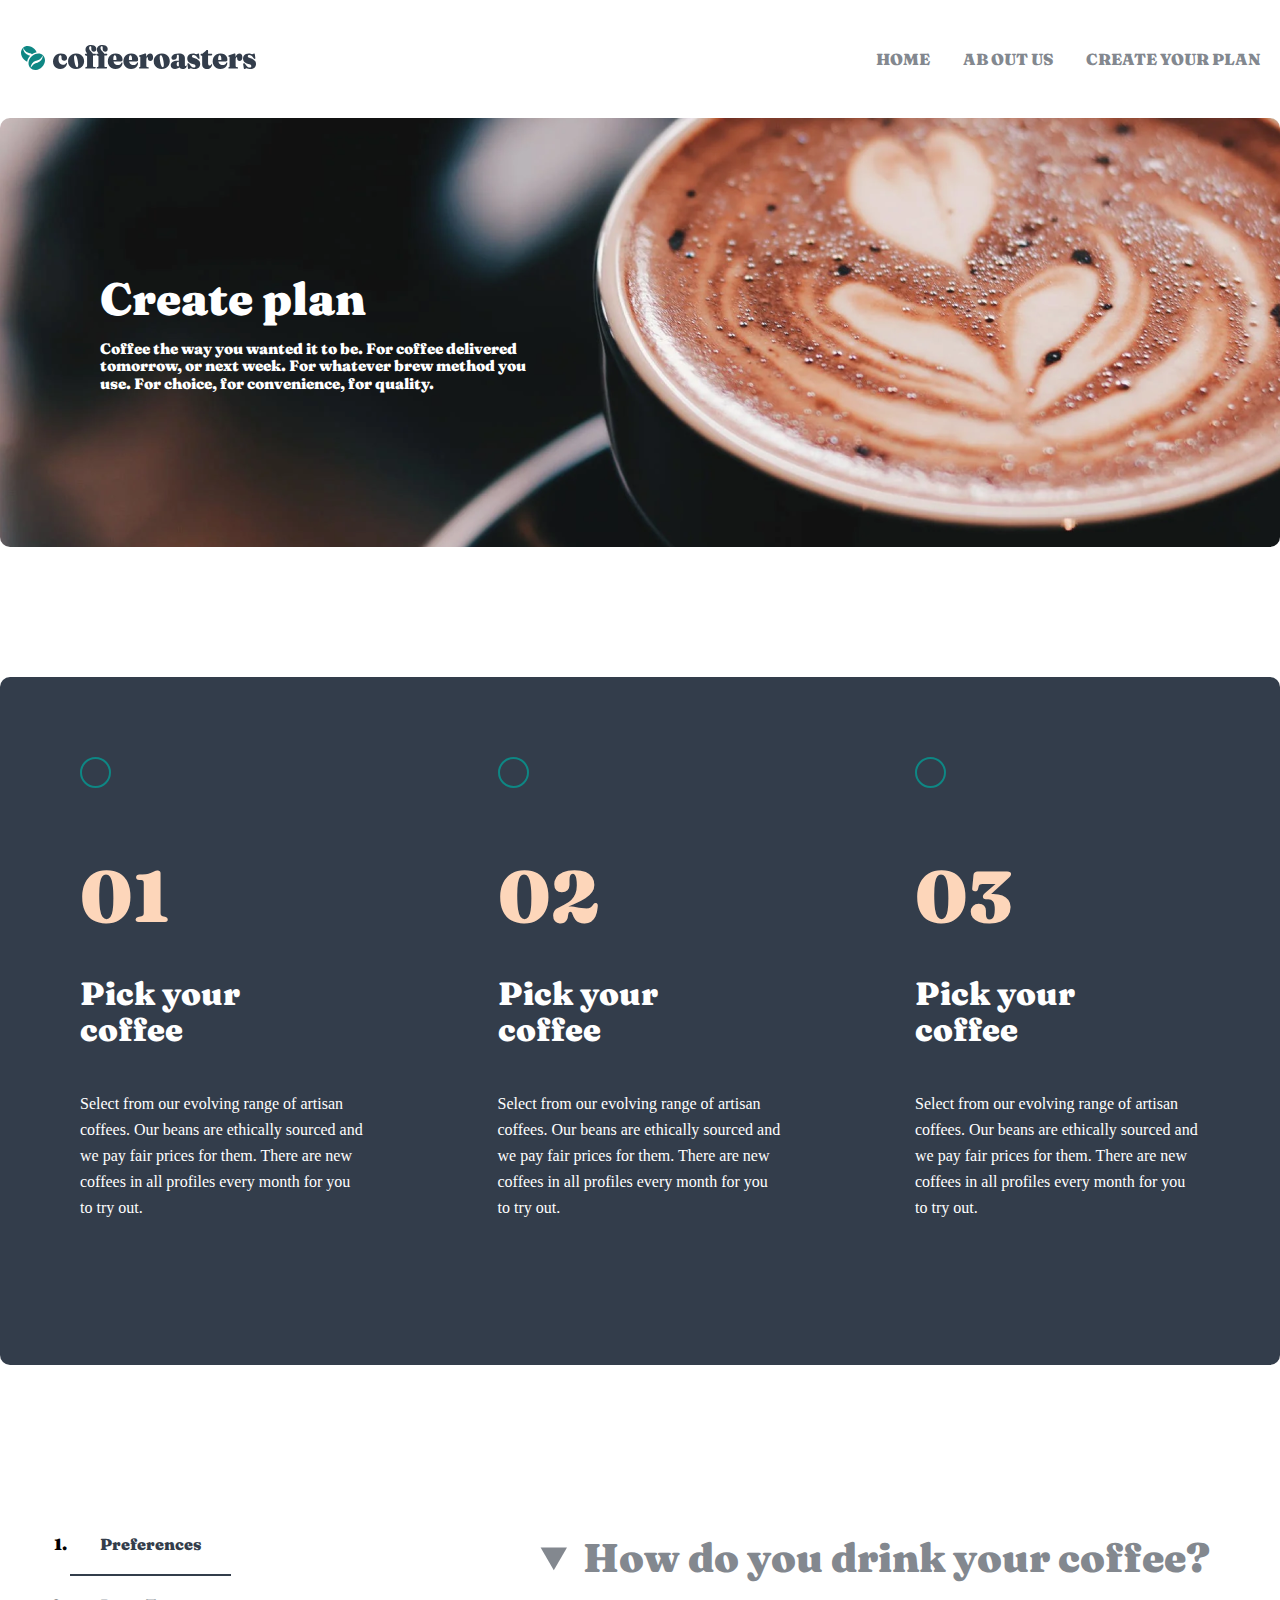
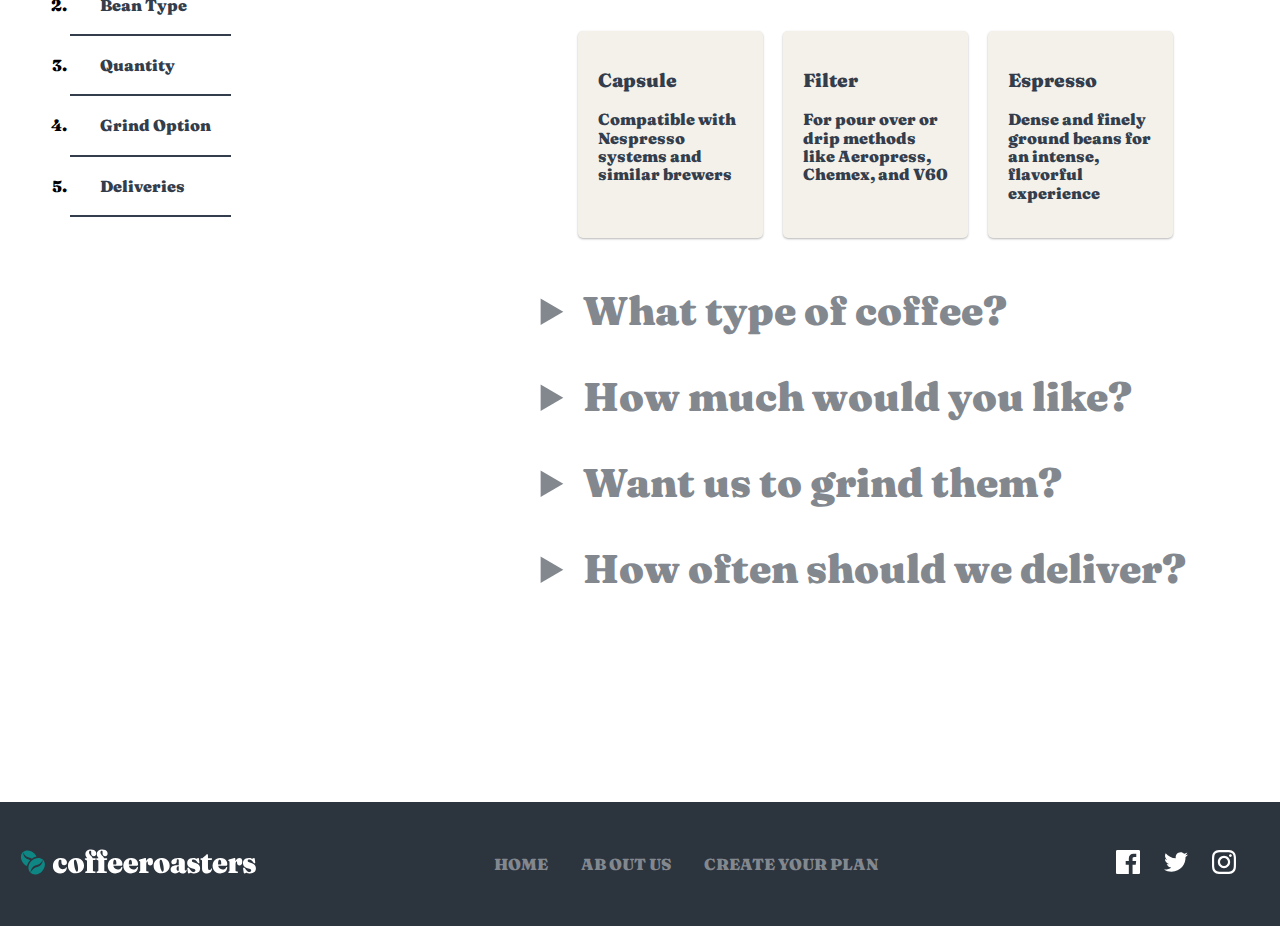
==== contact.html @ 5d514075 "about page finished" ====
<!DOCTYPE html>
<html lang="en">

<head>
    <meta charset="UTF-8" />
    <meta http-equiv="X-UA-Compatible" content="IE=edge" />
    <meta name="viewport" content="width=device-width, initial-scale=1.0" />
    <title>Cofferoasters</title>
    <link rel="stylesheet" href="css/main.css" />
</head>

<body>
    <header class="site-header">
        <section class="header-section">
            <div class="header-section__wrapper container">
                <a class="site-logo" href="index.html">
                    <svg width="237" height="27" viewBox="0 0 237 27" fill="none" xmlns="http://www.w3.org/2000/svg">
                        <g id="Group 5">
                            <path id="coffeeroasters" fill-rule="evenodd" clip-rule="evenodd"
                                d="M75.7514 23.8595C75.7514 24.3664 75.4961 24.6198 74.9854 24.6198H65.9885C65.7712 24.6198 65.5946 24.5565 65.4588 24.4298C65.323 24.303 65.2551 24.124 65.2551 23.8926C65.2551 23.6942 65.3013 23.5344 65.3936 23.4132C65.486 23.292 65.6299 23.1928 65.8255 23.1157L66.5264 22.9008C66.7002 22.8457 66.836 22.741 66.9338 22.5868C67.0316 22.4325 67.0805 22.2121 67.0805 21.9256V12.3719C67.0805 12.2176 67.0425 12.0882 66.9664 11.9835C66.8904 11.8788 66.7491 11.7824 66.5427 11.6942L65.5974 11.3802C65.3474 11.259 65.1682 11.1295 65.0595 10.9917C64.9508 10.854 64.8965 10.686 64.8965 10.4876C64.8965 10.2893 64.9644 10.1267 65.1002 10L65.1536 9.95545C65.2837 9.85843 65.4534 9.80992 65.6625 9.80992H67.0928L67.0815 9.71333C67.051 9.52014 66.9746 9.33471 66.8523 9.15702C66.6894 8.92011 66.5046 8.65289 66.2982 8.35537C66.0917 8.05785 65.907 7.70248 65.744 7.28926C65.5811 6.87603 65.4996 6.36639 65.4996 5.76033C65.4996 4.3168 65.9885 3.16253 66.9664 2.29752C67.9444 1.43251 69.3352 1 71.1389 1C72.3015 1 73.2659 1.18733 74.0319 1.56198C74.798 1.93664 75.3711 2.43526 75.7514 3.05785C76.1317 3.68044 76.3219 4.36088 76.3219 5.09917C76.3219 5.9697 76.0964 6.62259 75.6455 7.05785C75.1946 7.49311 74.616 7.71074 73.9097 7.71074C73.1273 7.71074 72.4971 7.4573 72.019 6.95041C71.5409 6.44353 71.3019 5.77135 71.3019 4.93388V3.46281C71.3019 3.07713 71.2258 2.79339 71.0737 2.61157C70.9216 2.42975 70.688 2.33884 70.3729 2.33884C69.9708 2.33884 69.6666 2.47658 69.4601 2.75207C69.2537 3.02755 69.1505 3.42424 69.1505 3.94215C69.1505 4.47107 69.2727 4.96694 69.5172 5.42975C69.7617 5.89256 70.0632 6.32507 70.4218 6.72727C70.7803 7.12948 71.1389 7.51515 71.4975 7.8843C71.856 8.25344 72.1576 8.61708 72.402 8.97521L72.4717 9.08256C72.6037 9.29711 72.6918 9.51066 72.7358 9.72322L72.7507 9.80992H75.1647C75.4146 9.80992 75.6075 9.86226 75.7433 9.96694C75.8791 10.0716 75.947 10.2342 75.947 10.4545C75.947 10.7851 75.8058 11.0551 75.5232 11.2645C75.2407 11.4738 74.7952 11.5785 74.1868 11.5785H73.0295V21.876C73.0295 22.1846 73.0757 22.4215 73.1681 22.5868C73.2604 22.7521 73.4098 22.8512 73.6163 22.8843L75.018 23.0992C75.2679 23.1322 75.4526 23.2121 75.5721 23.3388C75.6917 23.4656 75.7514 23.6391 75.7514 23.8595ZM43.6593 24.2397C42.6814 24.7135 41.5405 24.9504 40.2366 24.9504C38.8567 24.9504 37.6207 24.6584 36.5287 24.0744C35.4367 23.4904 34.5755 22.6446 33.9453 21.5372C33.3151 20.4298 33 19.0826 33 17.4959C33 15.9642 33.3287 14.595 33.9861 13.3884C34.6434 12.1818 35.5589 11.2287 36.7324 10.5289C37.9059 9.8292 39.275 9.47934 40.8397 9.47934C42.1762 9.47934 43.3035 9.67769 44.2216 10.0744C45.1398 10.4711 45.8406 11.0083 46.3242 11.686C46.8077 12.3636 47.0495 13.1212 47.0495 13.9587C47.0495 14.8402 46.7968 15.5317 46.2916 16.0331C45.7863 16.5344 45.099 16.7851 44.2298 16.7851C43.3388 16.7851 42.6624 16.5289 42.2006 16.0165C41.7388 15.5041 41.5079 14.8017 41.5079 13.9091V12.8512C41.5079 12.3113 41.4101 11.9036 41.2145 11.6281C41.0189 11.3526 40.7419 11.2149 40.3833 11.2149C40.0247 11.2149 39.7015 11.3609 39.4135 11.6529C39.1256 11.9449 38.9028 12.3829 38.7453 12.9669C38.5877 13.551 38.509 14.2727 38.509 15.1322C38.509 16.3664 38.691 17.4022 39.055 18.2397C39.419 19.0771 39.9161 19.7052 40.5463 20.124C41.1765 20.5427 41.8936 20.7521 42.6977 20.7521C43.5018 20.7521 44.1755 20.6336 44.7187 20.3967C45.262 20.1598 45.6804 19.7603 45.9737 19.1983C46.1367 19.0441 46.2644 18.9449 46.3568 18.9008C46.4491 18.8567 46.5388 18.8347 46.6257 18.8347C46.7344 18.8457 46.824 18.8981 46.8946 18.9917C46.9652 19.0854 46.9951 19.2314 46.9843 19.4298C46.8973 20.5096 46.5659 21.4628 45.99 22.2893C45.4142 23.1157 44.6373 23.7658 43.6593 24.2397ZM60.2269 23.9091C59.0045 24.5813 57.5838 24.9174 55.9648 24.9174C54.3893 24.9174 53.0066 24.5895 51.8168 23.9339C50.627 23.2782 49.7007 22.3719 49.0379 21.2149C48.3751 20.0579 48.0437 18.719 48.0437 17.1983C48.0437 15.7438 48.3914 14.4353 49.0868 13.2727C49.7822 12.1102 50.7438 11.1873 51.9717 10.5041C53.1995 9.82094 54.612 9.47934 56.2093 9.47934C57.7957 9.47934 59.1811 9.80992 60.3655 10.4711C61.5498 11.1322 62.4734 12.0468 63.1362 13.2149C63.7991 14.3829 64.1305 15.7328 64.1305 17.2645C64.1305 18.719 63.7855 20.022 63.0955 21.1736C62.4055 22.3251 61.4493 23.2369 60.2269 23.9091ZM57.2035 23.1983C56.8667 23.2645 56.538 23.1157 56.2175 22.7521C55.8969 22.3884 55.5927 21.7769 55.3047 20.9174C55.0168 20.0579 54.7424 18.9284 54.4817 17.5289C54.2317 16.1295 54.0905 14.978 54.0579 14.0744C54.0253 13.1708 54.0905 12.4876 54.2535 12.0248C54.4165 11.562 54.6664 11.292 55.0032 11.2149C55.3401 11.1488 55.6687 11.2975 55.9893 11.6612C56.3098 12.0248 56.6168 12.6364 56.9102 13.4959C57.2035 14.3554 57.4806 15.4848 57.7414 16.8843C58.0022 18.2837 58.1461 19.438 58.1733 20.3471C58.2005 21.2562 58.1298 21.9421 57.9614 22.405C57.793 22.8678 57.5404 23.1322 57.2035 23.1983ZM86.3619 24.6198C86.8726 24.6198 87.1279 24.3664 87.1279 23.8595C87.1279 23.6391 87.0681 23.4656 86.9486 23.3388C86.8291 23.2121 86.6444 23.1322 86.3945 23.0992L84.9928 22.8843C84.7863 22.8512 84.6369 22.7521 84.5446 22.5868C84.4522 22.4215 84.406 22.1846 84.406 21.876V11.5785H85.5632C86.1717 11.5785 86.6172 11.4738 86.8997 11.2645C87.1822 11.0551 87.3235 10.7851 87.3235 10.4545C87.3235 10.2342 87.2556 10.0716 87.1198 9.96694C86.9839 9.86226 86.7911 9.80992 86.5411 9.80992H84.1271L84.1122 9.72322C84.0682 9.51066 83.9802 9.29711 83.8482 9.08256L83.7785 8.97521C83.534 8.61708 83.2325 8.25344 82.8739 7.8843C82.5154 7.51515 82.1568 7.12948 81.7982 6.72727C81.4397 6.32507 81.1381 5.89256 80.8937 5.42975C80.6492 4.96694 80.5269 4.47107 80.5269 3.94215C80.5269 3.42424 80.6302 3.02755 80.8366 2.75207C81.0431 2.47658 81.3473 2.33884 81.7493 2.33884C82.0644 2.33884 82.2981 2.42975 82.4502 2.61157C82.6023 2.79339 82.6784 3.07713 82.6784 3.46281V4.93388C82.6784 5.77135 82.9174 6.44353 83.3955 6.95041C83.8736 7.4573 84.5038 7.71074 85.2862 7.71074C85.9924 7.71074 86.571 7.49311 87.022 7.05785C87.4729 6.62259 87.6984 5.9697 87.6984 5.09917C87.6984 4.36088 87.5082 3.68044 87.1279 3.05785C86.7476 2.43526 86.1744 1.93664 85.4084 1.56198C84.6424 1.18733 83.678 1 82.5154 1C80.7117 1 79.3208 1.43251 78.3429 2.29752C77.365 3.16253 76.876 4.3168 76.876 5.76033C76.876 6.36639 76.9575 6.87603 77.1205 7.28926C77.2835 7.70248 77.4682 8.05785 77.6747 8.35537C77.8811 8.65289 78.0658 8.92011 78.2288 9.15702C78.3511 9.33471 78.4275 9.52014 78.458 9.71333L78.4692 9.80992H77.039C76.8299 9.80992 76.6602 9.85843 76.5301 9.95545L76.4767 10C76.3409 10.1267 76.273 10.2893 76.273 10.4876C76.273 10.686 76.3273 10.854 76.436 10.9917C76.5446 11.1295 76.7239 11.259 76.9738 11.3802L77.9192 11.6942C78.1256 11.7824 78.2669 11.8788 78.3429 11.9835C78.419 12.0882 78.457 12.2176 78.457 12.3719V21.9256C78.457 22.2121 78.4081 22.4325 78.3103 22.5868C78.2125 22.741 78.0767 22.8457 77.9029 22.9008L77.202 23.1157C77.0064 23.1928 76.8625 23.292 76.7701 23.4132C76.6777 23.5344 76.6316 23.6942 76.6316 23.8926C76.6316 24.124 76.6995 24.303 76.8353 24.4298C76.9711 24.5565 77.1477 24.6198 77.365 24.6198H86.3619ZM99.1237 24.1405C98.0697 24.6804 96.8528 24.9504 95.4728 24.9504C93.9516 24.9504 92.6151 24.6336 91.4633 24C90.3116 23.3664 89.4124 22.4793 88.7659 21.3388C88.1194 20.1983 87.7961 18.8788 87.7961 17.3802C87.7961 15.8044 88.1085 14.4242 88.7333 13.2397C89.3581 12.0551 90.2627 11.1322 91.447 10.4711C92.6314 9.80992 94.0548 9.47934 95.7173 9.47934C97.1299 9.47934 98.3468 9.75758 99.3682 10.314C100.39 10.8705 101.175 11.6253 101.723 12.5785C102.272 13.5317 102.546 14.5923 102.546 15.7603C102.546 16.2672 102.411 16.6667 102.139 16.9587L102.074 17.0235C101.806 17.2723 101.437 17.3967 100.965 17.3967H93.5147L93.5307 17.4729C93.7284 18.3804 94.0661 19.1071 94.5438 19.6529C95.3587 20.584 96.4453 21.0496 97.8035 21.0496C98.6728 21.0496 99.4416 20.8512 100.11 20.4545C100.778 20.0578 101.226 19.5069 101.454 18.8017C101.585 18.6584 101.702 18.562 101.805 18.5124C101.908 18.4628 101.998 18.438 102.074 18.438C102.182 18.438 102.275 18.4821 102.351 18.5702C102.427 18.6584 102.465 18.8072 102.465 19.0165C102.465 20.0964 102.172 21.0854 101.585 21.9835C100.998 22.8815 100.178 23.6005 99.1237 24.1405ZM93.3447 16.0717C93.3291 15.8181 93.3214 15.5546 93.3214 15.281C93.3214 14.2452 93.3975 13.4298 93.5496 12.8347C93.7017 12.2397 93.8973 11.8182 94.1363 11.5702C94.3754 11.3223 94.6416 11.1983 94.935 11.1983C95.3153 11.1983 95.6711 11.5234 96.0025 12.1736C96.3339 12.8237 96.4996 13.9036 96.4996 15.4132C96.4996 15.876 96.2932 16.1074 95.8803 16.1074H93.3467L93.3447 16.0717ZM114.705 24.1405C113.651 24.6804 112.434 24.9504 111.054 24.9504C109.533 24.9504 108.197 24.6336 107.045 24C105.893 23.3664 104.994 22.4793 104.347 21.3388C103.701 20.1983 103.378 18.8788 103.378 17.3802C103.378 15.8044 103.69 14.4242 104.315 13.2397C104.94 12.0551 105.844 11.1322 107.029 10.4711C108.213 9.80992 109.636 9.47934 111.299 9.47934C112.711 9.47934 113.928 9.75758 114.95 10.314C115.971 10.8705 116.756 11.6253 117.305 12.5785C117.854 13.5317 118.128 14.5923 118.128 15.7603C118.128 16.2672 117.992 16.6667 117.721 16.9587L117.656 17.0235C117.388 17.2723 117.018 17.3967 116.547 17.3967H109.096L109.112 17.4729C109.31 18.3804 109.648 19.1071 110.125 19.6529C110.94 20.584 112.027 21.0496 113.385 21.0496C114.254 21.0496 115.023 20.8512 115.691 20.4545C116.36 20.0578 116.808 19.5069 117.036 18.8017C117.166 18.6584 117.283 18.562 117.386 18.5124C117.49 18.4628 117.579 18.438 117.655 18.438C117.764 18.438 117.856 18.4821 117.932 18.5702C118.008 18.6584 118.046 18.8072 118.046 19.0165C118.046 20.0964 117.753 21.0854 117.166 21.9835C116.58 22.8815 115.759 23.6005 114.705 24.1405ZM108.926 16.0717C108.911 15.8181 108.903 15.5546 108.903 15.281C108.903 14.2452 108.979 13.4298 109.131 12.8347C109.283 12.2397 109.479 11.8182 109.718 11.5702C109.957 11.3223 110.223 11.1983 110.517 11.1983C110.897 11.1983 111.253 11.5234 111.584 12.1736C111.915 12.8237 112.081 13.9036 112.081 15.4132C112.081 15.876 111.875 16.1074 111.462 16.1074H108.928L108.926 16.0717ZM128.6 24.4132C128.464 24.551 128.266 24.6198 128.005 24.6198H119.856C119.617 24.6198 119.429 24.5537 119.293 24.4215C119.158 24.2893 119.09 24.1074 119.09 23.876C119.09 23.6997 119.13 23.5537 119.212 23.438C119.293 23.3223 119.405 23.2149 119.546 23.1157L119.921 22.9669C120.062 22.9008 120.16 22.7961 120.214 22.6529C120.269 22.5096 120.296 22.2727 120.296 21.9421V13.5455C120.296 13.281 120.266 13.0909 120.206 12.9752C120.146 12.8595 120.046 12.7686 119.905 12.7025L119.481 12.6529C119.329 12.5647 119.217 12.4711 119.147 12.3719C119.076 12.2727 119.041 12.146 119.041 11.9917C119.041 11.8154 119.095 11.6584 119.204 11.5207C119.312 11.3829 119.497 11.2645 119.758 11.1653L124.387 9.82645C124.658 9.71625 124.886 9.63912 125.071 9.59504C125.256 9.55096 125.413 9.52893 125.544 9.52893C125.729 9.52893 125.867 9.59504 125.959 9.72727L125.989 9.77523C126.065 9.91344 126.118 10.1344 126.147 10.438L126.271 13.0064L126.299 12.9116C126.354 12.7327 126.415 12.5611 126.481 12.3967C126.878 11.4105 127.402 10.6777 128.054 10.1983C128.706 9.71901 129.418 9.47934 130.189 9.47934C131.123 9.47934 131.841 9.79339 132.34 10.4215C132.84 11.0496 133.09 12.0028 133.09 13.281C133.09 14.5482 132.829 15.4793 132.308 16.0744C131.786 16.6694 131.113 16.9669 130.287 16.9669C129.483 16.9669 128.888 16.7631 128.502 16.3554C128.116 15.9477 127.913 15.3691 127.891 14.6198L127.875 13.9587C127.864 13.7052 127.815 13.5069 127.728 13.3636C127.641 13.2204 127.5 13.1488 127.304 13.1488C127.109 13.1488 126.937 13.2507 126.791 13.4545C126.644 13.6584 126.533 13.9697 126.457 14.3884C126.381 14.8072 126.343 15.3416 126.343 15.9917V21.8099C126.343 22.1185 126.391 22.3636 126.489 22.5455C126.587 22.7273 126.739 22.8402 126.946 22.8843L128.168 23.1322C128.396 23.1653 128.559 23.2507 128.657 23.3884C128.755 23.5262 128.804 23.6887 128.804 23.876C128.804 24.0964 128.736 24.2755 128.6 24.4132ZM141.631 24.9174C143.25 24.9174 144.67 24.5813 145.893 23.9091C147.115 23.2369 148.071 22.3251 148.761 21.1736C149.451 20.022 149.796 18.719 149.796 17.2645C149.796 15.7328 149.465 14.3829 148.802 13.2149C148.139 12.0468 147.216 11.1322 146.031 10.4711C144.847 9.80992 143.462 9.47934 141.875 9.47934C140.278 9.47934 138.865 9.82094 137.637 10.5041C136.41 11.1873 135.448 12.1102 134.753 13.2727C134.057 14.4353 133.71 15.7438 133.71 17.1983C133.71 18.719 134.041 20.0579 134.704 21.2149C135.367 22.3719 136.293 23.2782 137.483 23.9339C138.672 24.5895 140.055 24.9174 141.631 24.9174ZM141.883 22.7521C142.204 23.1157 142.533 23.2645 142.869 23.1983C143.206 23.1322 143.459 22.8678 143.627 22.405C143.796 21.9421 143.866 21.2562 143.839 20.3471C143.812 19.438 143.668 18.2837 143.407 16.8843C143.146 15.4848 142.869 14.3554 142.576 13.4959C142.283 12.6364 141.976 12.0248 141.655 11.6612C141.335 11.2975 141.006 11.1488 140.669 11.2149C140.332 11.292 140.082 11.562 139.919 12.0248C139.756 12.4876 139.691 13.1708 139.724 14.0744C139.756 14.978 139.898 16.1295 140.147 17.5289C140.408 18.9284 140.683 20.0579 140.971 20.9174C141.259 21.7769 141.563 22.3884 141.883 22.7521ZM162.721 24.9504C163.634 24.9504 164.384 24.7824 164.97 24.4463C165.557 24.1102 165.994 23.7107 166.282 23.2479C166.57 22.7851 166.714 22.3609 166.714 21.9752C166.714 21.8099 166.679 21.6722 166.608 21.562C166.538 21.4518 166.443 21.3967 166.323 21.3967C166.269 21.3967 166.22 21.4077 166.176 21.4298C166.133 21.4518 166.095 21.4848 166.062 21.5289C166.008 21.7273 165.924 21.865 165.81 21.9421C165.696 22.0193 165.573 22.0578 165.443 22.0578C165.258 22.0578 165.12 21.9945 165.027 21.8678C164.935 21.741 164.889 21.573 164.889 21.3636V14.0579C164.889 12.6033 164.397 11.4766 163.414 10.6777C162.43 9.87879 160.89 9.47934 158.793 9.47934C157.163 9.47934 155.802 9.6832 154.71 10.0909C153.618 10.4986 152.798 11.0193 152.249 11.6529C151.701 12.2865 151.426 12.9339 151.426 13.595C151.426 14.3003 151.63 14.8375 152.037 15.2066C152.445 15.5758 153.034 15.7603 153.806 15.7603C154.751 15.7603 155.495 15.5041 156.039 14.9917C156.582 14.4793 156.854 13.8154 156.854 13V11.7438C156.854 11.4353 156.949 11.1956 157.139 11.0248C157.329 10.854 157.565 10.7686 157.848 10.7686C158.152 10.7686 158.394 10.8815 158.573 11.1074C158.752 11.3333 158.842 11.6391 158.842 12.0248L158.842 16.843L158.755 16.8241C158.493 16.7735 158.189 16.7446 157.844 16.7373L157.669 16.7355C155.332 16.7355 153.591 17.1322 152.445 17.9256C151.299 18.719 150.725 19.8264 150.725 21.2479C150.725 22.3278 151.119 23.2149 151.907 23.9091C152.695 24.6033 153.741 24.9504 155.044 24.9504C156.022 24.9504 156.935 24.7493 157.783 24.3471C158.418 24.0455 158.935 23.6493 159.332 23.1586L159.355 23.1299L159.379 23.2039C159.504 23.5612 159.733 23.8813 160.067 24.1642L160.17 24.2479C160.773 24.7163 161.624 24.9504 162.721 24.9504ZM157.106 21.8347C157.372 22.1928 157.723 22.3719 158.158 22.3719L158.251 22.3687C158.436 22.3558 158.615 22.3041 158.789 22.2137L158.842 22.1837V17.9422L158.761 17.9174C158.576 17.8678 158.359 17.843 158.109 17.843C157.685 17.843 157.345 18.0413 157.09 18.438C156.835 18.8347 156.707 19.4187 156.707 20.1901C156.707 20.9284 156.84 21.4766 157.106 21.8347ZM174.212 25C176.146 25 177.629 24.5537 178.661 23.6612C179.694 22.7686 180.21 21.551 180.21 20.0083C180.21 19.0716 180.036 18.2507 179.688 17.5455C179.34 16.8402 178.732 16.2149 177.863 15.6694C176.993 15.124 175.771 14.6088 174.195 14.124C173.609 13.9366 173.155 13.7466 172.834 13.5537C172.514 13.3609 172.294 13.1543 172.174 12.9339C172.055 12.7135 171.995 12.4766 171.995 12.2231C171.995 11.8485 172.131 11.5455 172.403 11.314C172.674 11.0826 173.076 10.9669 173.609 10.9669C174.348 10.9669 175.046 11.2149 175.703 11.7107C176.36 12.2066 177.086 13.0551 177.879 14.2562C178.085 14.5096 178.292 14.6942 178.498 14.8099C178.705 14.9256 178.9 14.9614 179.085 14.9174C179.313 14.8512 179.454 14.6997 179.509 14.4628C179.563 14.2259 179.552 13.8871 179.476 13.4463L179.052 10.405C179.009 10.0854 178.927 9.8595 178.808 9.72727C178.688 9.59504 178.531 9.52893 178.335 9.52893C178.161 9.52893 177.944 9.58953 177.683 9.71074C177.423 9.83196 177.164 9.95592 176.909 10.0826C176.654 10.2094 176.461 10.2727 176.331 10.2727C176.211 10.2727 176.034 10.2066 175.801 10.0744C175.567 9.94215 175.239 9.80992 174.815 9.67769C174.391 9.54545 173.842 9.47934 173.169 9.47934C172.049 9.47934 171.042 9.6832 170.145 10.0909C169.249 10.4986 168.542 11.0799 168.026 11.8347C167.51 12.5895 167.252 13.4904 167.252 14.5372C167.252 15.4628 167.445 16.2727 167.831 16.9669C168.217 17.6612 168.806 18.2562 169.599 18.7521C170.392 19.2479 171.392 19.6501 172.598 19.9587C173.38 20.168 173.981 20.3802 174.399 20.595C174.817 20.8099 175.105 21.0441 175.263 21.2975C175.421 21.551 175.499 21.832 175.499 22.1405C175.499 22.5482 175.363 22.8843 175.092 23.1488C174.82 23.4132 174.407 23.5455 173.853 23.5455C173.332 23.5455 172.834 23.4325 172.362 23.2066C171.889 22.9807 171.403 22.5923 170.903 22.0413C170.403 21.4904 169.844 20.7355 169.224 19.7769C169.04 19.5234 168.83 19.3471 168.597 19.2479C168.363 19.1488 168.127 19.1543 167.888 19.2645C167.66 19.3526 167.513 19.5399 167.448 19.8264C167.383 20.1129 167.399 20.4656 167.497 20.8843L168.002 24.1736C168.078 24.5041 168.187 24.7245 168.328 24.8347C168.469 24.9449 168.621 25 168.784 25C168.969 25 169.194 24.9394 169.461 24.8182L170.259 24.4545C170.525 24.3333 170.74 24.2727 170.903 24.2727C171.066 24.2727 171.281 24.3333 171.547 24.4545C171.813 24.5758 172.161 24.697 172.59 24.8182C173.019 24.9394 173.56 25 174.212 25ZM189.663 24.3802C188.946 24.7603 188.098 24.9504 187.12 24.9504C185.469 24.9504 184.227 24.5482 183.396 23.7438C182.565 22.9394 182.149 21.6722 182.149 19.9422V12.4711C182.149 12.2397 182.127 12.0634 182.084 11.9421C182.041 11.8209 181.932 11.7218 181.758 11.6446L180.992 11.3967C180.807 11.3085 180.688 11.2011 180.633 11.0744C180.579 10.9477 180.552 10.7906 180.552 10.6033C180.552 10.3719 180.633 10.1818 180.796 10.0331C180.959 9.8843 181.16 9.80992 181.399 9.80992H182.198C182.296 9.80992 182.399 9.77135 182.508 9.69421C182.616 9.61708 182.763 9.46281 182.948 9.23141L185.963 6.70248C186.18 6.43802 186.398 6.23691 186.615 6.09917C186.832 5.96143 187.05 5.89256 187.267 5.89256C187.517 5.89256 187.712 5.9697 187.854 6.12397L187.898 6.17866C188.01 6.3332 188.066 6.55739 188.066 6.85124L188.065 9.80992H191.472C191.711 9.80992 191.896 9.86226 192.026 9.96694C192.157 10.0716 192.222 10.2342 192.222 10.4545C192.222 10.7631 192.086 11.0275 191.814 11.2479L191.754 11.2935C191.48 11.4835 191.065 11.5785 190.51 11.5785H188.065L188.066 19.1157C188.066 19.9421 188.204 20.5537 188.481 20.9504C188.758 21.3471 189.163 21.5455 189.695 21.5455C189.924 21.5455 190.136 21.4959 190.331 21.3967C190.527 21.2975 190.703 21.168 190.861 21.0083C191.018 20.8485 191.168 20.6694 191.309 20.4711C191.45 20.2727 191.586 20.0744 191.717 19.876C191.825 19.832 191.92 19.8512 192.002 19.9339C192.083 20.0165 192.119 20.1846 192.108 20.438C192.032 21.3306 191.784 22.1157 191.366 22.7934C190.948 23.4711 190.38 24 189.663 24.3802ZM200.339 24.9504C201.718 24.9504 202.935 24.6804 203.989 24.1405C205.043 23.6005 205.864 22.8815 206.451 21.9835C207.037 21.0854 207.331 20.0964 207.331 19.0165C207.331 18.8072 207.293 18.6584 207.217 18.5702C207.14 18.4821 207.048 18.438 206.939 18.438C206.863 18.438 206.774 18.4628 206.671 18.5124C206.567 18.562 206.451 18.6584 206.32 18.8017C206.092 19.5069 205.644 20.0578 204.975 20.4545C204.307 20.8512 203.538 21.0496 202.669 21.0496C201.311 21.0496 200.224 20.584 199.409 19.6529C198.932 19.1071 198.594 18.3804 198.396 17.4729L198.38 17.3967H205.831C206.303 17.3967 206.672 17.2723 206.94 17.0235L207.005 16.9587C207.276 16.6667 207.412 16.2672 207.412 15.7603C207.412 14.5923 207.138 13.5317 206.589 12.5785C206.04 11.6253 205.255 10.8705 204.234 10.314C203.212 9.75758 201.996 9.47934 200.583 9.47934C198.921 9.47934 197.497 9.80992 196.313 10.4711C195.128 11.1322 194.224 12.0551 193.599 13.2397C192.974 14.4242 192.662 15.8044 192.662 17.3802C192.662 18.8788 192.985 20.1983 193.632 21.3388C194.278 22.4793 195.177 23.3664 196.329 24C197.481 24.6336 198.817 24.9504 200.339 24.9504ZM198.187 15.281C198.187 15.5546 198.195 15.8181 198.21 16.0717L198.212 16.1074H200.746C201.159 16.1074 201.365 15.876 201.365 15.4132C201.365 13.9036 201.2 12.8237 200.868 12.1736C200.537 11.5234 200.181 11.1983 199.801 11.1983C199.507 11.1983 199.241 11.3223 199.002 11.5702C198.763 11.8182 198.567 12.2397 198.415 12.8347C198.263 13.4298 198.187 14.2452 198.187 15.281ZM217.289 24.6198C217.55 24.6198 217.748 24.551 217.884 24.4132C218.02 24.2755 218.088 24.0964 218.088 23.876C218.088 23.6887 218.039 23.5262 217.941 23.3884C217.843 23.2507 217.68 23.1653 217.452 23.1322L216.23 22.8843C216.023 22.8402 215.871 22.7273 215.773 22.5455C215.676 22.3636 215.627 22.1185 215.627 21.8099V15.9917C215.627 15.3416 215.665 14.8072 215.741 14.3884C215.817 13.9697 215.928 13.6584 216.075 13.4545C216.222 13.2507 216.393 13.1488 216.588 13.1488C216.784 13.1488 216.925 13.2204 217.012 13.3636C217.099 13.5069 217.148 13.7052 217.159 13.9587L217.175 14.6198C217.197 15.3691 217.4 15.9477 217.786 16.3554C218.172 16.7631 218.767 16.9669 219.571 16.9669C220.397 16.9669 221.07 16.6694 221.592 16.0744C222.114 15.4793 222.374 14.5482 222.374 13.281C222.374 12.0028 222.124 11.0496 221.625 10.4215C221.125 9.79339 220.408 9.47934 219.473 9.47934C218.702 9.47934 217.99 9.71901 217.338 10.1983C216.686 10.6777 216.162 11.4105 215.765 12.3967C215.699 12.5611 215.639 12.7327 215.583 12.9116L215.555 13.0069L215.431 10.438C215.402 10.1344 215.35 9.91344 215.273 9.77523L215.244 9.72727C215.151 9.59504 215.013 9.52893 214.828 9.52893C214.698 9.52893 214.54 9.55096 214.355 9.59504C214.171 9.63912 213.942 9.71625 213.671 9.82645L209.042 11.1653C208.781 11.2645 208.596 11.3829 208.488 11.5207C208.379 11.6584 208.325 11.8154 208.325 11.9917C208.325 12.146 208.36 12.2727 208.431 12.3719C208.501 12.4711 208.613 12.5647 208.765 12.6529L209.189 12.7025C209.33 12.7686 209.43 12.8595 209.49 12.9752C209.55 13.0909 209.58 13.281 209.58 13.5455V21.9421C209.58 22.2727 209.553 22.5096 209.498 22.6529C209.444 22.7961 209.346 22.9008 209.205 22.9669L208.83 23.1157C208.689 23.2149 208.577 23.3223 208.496 23.438C208.414 23.5537 208.374 23.6997 208.374 23.876C208.374 24.1074 208.442 24.2893 208.577 24.4215C208.713 24.5537 208.901 24.6198 209.14 24.6198H217.289ZM234.452 23.6612C233.419 24.5537 231.936 25 230.002 25C229.35 25 228.81 24.9394 228.38 24.8182C227.951 24.697 227.603 24.5758 227.337 24.4545C227.071 24.3333 226.856 24.2727 226.693 24.2727C226.53 24.2727 226.316 24.3333 226.05 24.4545L225.251 24.8182C224.985 24.9394 224.759 25 224.575 25C224.412 25 224.26 24.9449 224.118 24.8347C223.977 24.7245 223.868 24.5041 223.792 24.1736L223.287 20.8843C223.189 20.4656 223.173 20.1129 223.238 19.8264C223.303 19.5399 223.45 19.3526 223.678 19.2645C223.917 19.1543 224.154 19.1488 224.387 19.2479C224.621 19.3471 224.83 19.5234 225.015 19.7769C225.634 20.7355 226.194 21.4904 226.693 22.0413C227.193 22.5923 227.68 22.9807 228.152 23.2066C228.625 23.4325 229.122 23.5455 229.644 23.5455C230.198 23.5455 230.611 23.4132 230.882 23.1488C231.154 22.8843 231.29 22.5482 231.29 22.1405C231.29 21.832 231.211 21.551 231.053 21.2975C230.896 21.0441 230.608 20.8099 230.19 20.595C229.771 20.3802 229.171 20.168 228.389 19.9587C227.182 19.6501 226.183 19.2479 225.39 18.7521C224.596 18.2562 224.007 17.6612 223.621 16.9669C223.235 16.2727 223.043 15.4628 223.043 14.5372C223.043 13.4904 223.301 12.5895 223.817 11.8347C224.333 11.0799 225.039 10.4986 225.936 10.0909C226.832 9.6832 227.84 9.47934 228.959 9.47934C229.633 9.47934 230.181 9.54545 230.605 9.67769C231.029 9.80992 231.358 9.94215 231.591 10.0744C231.825 10.2066 232.001 10.2727 232.121 10.2727C232.251 10.2727 232.444 10.2094 232.7 10.0826C232.955 9.95592 233.213 9.83196 233.474 9.71074C233.734 9.58953 233.952 9.52893 234.126 9.52893C234.321 9.52893 234.479 9.59504 234.598 9.72727C234.718 9.8595 234.799 10.0854 234.843 10.405L235.267 13.4463C235.343 13.8871 235.353 14.2259 235.299 14.4628C235.245 14.6997 235.104 14.8512 234.875 14.9174C234.691 14.9614 234.495 14.9256 234.289 14.8099C234.082 14.6942 233.876 14.5096 233.669 14.2562C232.876 13.0551 232.151 12.2066 231.493 11.7107C230.836 11.2149 230.138 10.9669 229.399 10.9669C228.867 10.9669 228.465 11.0826 228.193 11.314C227.921 11.5455 227.785 11.8485 227.785 12.2231C227.785 12.4766 227.845 12.7135 227.965 12.9339C228.084 13.1543 228.304 13.3609 228.625 13.5537C228.945 13.7466 229.399 13.9366 229.986 14.124C231.561 14.6088 232.784 15.124 233.653 15.6694C234.522 16.2149 235.131 16.8402 235.478 17.5455C235.826 18.2507 236 19.0716 236 20.0083C236 21.551 235.484 22.7686 234.452 23.6612Z"
                                fill="#333D4B" />
                            <path id="Combined Shape" fill-rule="evenodd" clip-rule="evenodd"
                                d="M14.4893 5.00268C10.9749 1.49113 5.76554 0.985619 2.87661 3.87766C-0.0138254 6.76821 0.491663 11.9778 4.00008 15.4908C4.93606 16.4269 6.01454 17.1424 7.15301 17.6554C7.52651 15.4848 8.59748 13.3983 10.2234 11.6853C9.68496 11.4933 9.13297 11.3313 8.55698 11.1738C5.14606 10.2378 3.4511 7.39222 3.05511 4.05617C3.38262 4.45002 3.68082 4.86313 3.97814 5.27503C4.555 6.0742 5.12855 6.86879 5.90654 7.50922C7.11679 8.50576 8.44522 8.89045 9.89855 9.3113C9.95466 9.32755 10.011 9.34385 10.0674 9.36025C10.7559 9.55975 11.3544 9.85525 11.9034 10.2003C13.3464 9.14574 14.9738 8.44373 16.6538 8.15423C16.1423 7.01571 15.4253 5.93869 14.4893 5.00268ZM8.54648 18.4894C8.76998 16.3159 9.82296 14.1903 11.5104 12.5028C15.0248 8.99124 20.2342 8.48423 23.1232 11.3778C26.0136 14.2683 25.5096 19.4779 21.9967 22.991C20.3092 24.6785 18.1838 25.7315 16.0103 25.9565C15.7208 25.985 15.4343 26 15.1538 26C13.2849 26 11.6154 25.3445 10.3854 24.1145C8.96947 22.7 8.31549 20.7019 8.54648 18.4894ZM13.6869 20.2729C14.8388 19.3939 16.0853 19.0459 17.4413 18.6754C20.8522 17.7394 22.5457 14.8938 22.9432 11.5578C22.6184 11.9494 22.3224 12.3598 22.0273 12.7688C21.4487 13.5709 20.8735 14.3681 20.0917 15.0108C18.8778 16.009 17.5463 16.3943 16.0864 16.8168L15.9308 16.8619C12.5934 17.8309 10.9434 20.6524 10.5624 23.936C10.8912 23.541 11.1924 23.1309 11.492 22.7229C12.1423 21.8374 12.7852 20.962 13.6869 20.2729Z"
                                fill="#0E8784" />
                        </g>
                    </svg>
                </a>
                <div class="header-section__nav-wrapper">
                    <nav class="site-nav">
                        <ul class="site-nav__list">
                            <li class="site-nav__item">
                                <a class="site-nav__item-link" href="index.html">home</a>
                            </li>
                            <li class="site-nav__item">
                                <a class="site-nav__item-link" href="about.html">ab out us</a>
                            </li>
                            <li class="site-nav__item">
                                <a class="site-nav__item-link" href="contact.html">create your plan</a>
                            </li>
                        </ul>
                    </nav>
                </div>
                <button class="header-section__nav-btn">
                    <span class="header-section__btn-top"></span>
                    <span class="header-section__btn-center"></span>
                    <span class="header-section__btn-bottom"></span>
                </button>
            </div>
        </section>
    </header>
    <main class="site-main">
        <section class="create-plan">
            <div class="create-plan__wrapper container">
                <h2 class="create-plan__title">Create plan</h2>
                <p class="create-plan__text">
                    Coffee the way you wanted it to be. For coffee delivered tomorrow, or next week. For whatever brew
                    method you use. For choice, for convenience, for quality.
                </p>
            </div>
        </section>
        <section class="work">
            <div class="work__wrapper work__wrapper-create container">
                <ul class="work__list">
                    <li class="work__item">
                        <p class="work__item-num">01</p>
                        <h3 class="work__item-title">Pick your coffee</h3>
                        <p class="work__item-text">
                            Select from our evolving range of artisan coffees. Our beans are
                            ethically sourced and we pay fair prices for them. There are new
                            coffees in all profiles every month for you to try out.
                        </p>
                    </li>
                    <li class="work__item">
                        <p class="work__item-num">02</p>
                        <h3 class="work__item-title">Pick your coffee</h3>
                        <p class="work__item-text">
                            Select from our evolving range of artisan coffees. Our beans are
                            ethically sourced and we pay fair prices for them. There are new
                            coffees in all profiles every month for you to try out.
                        </p>
                    </li>
                    <li class="work__item">
                        <p class="work__item-num">03</p>
                        <h3 class="work__item-title">Pick your coffee</h3>
                        <p class="work__item-text">
                            Select from our evolving range of artisan coffees. Our beans are
                            ethically sourced and we pay fair prices for them. There are new
                            coffees in all profiles every month for you to try out.
                        </p>
                    </li>
                </ul>
            </div>
        </section>
        <section class="create">
            <div class="create__wrapper container">
                <ol class="create__nav-list">
                    <li class="create__nav-item">
                        <a class="create__nav-link" href="#dt1">Preferences</a>
                    </li>
                    <li class="create__nav-item">
                        <a class="create__nav-link" href="#dt2">Bean Type</a>
                    </li>
                    <li class="create__nav-item">
                        <a class="create__nav-link" href="#dt3">Quantity</a>
                    </li>
                    <li class="create__nav-item">
                        <a class="create__nav-link" href="#dt4">Grind Option</a>
                    </li>
                    <li class="create__nav-item">
                        <a class="create__nav-link" href="#dt5">Deliveries</a>
                    </li>
                </ol>
                <div class="create__forms-wrapper">
                    <details id="dt1" open>
                        <summary class="create__inputs-list-title">How do you drink your coffee?</summary>
                        <ul class="create__inputs-list">
                            <li class="create__input-item">
                            <input class="create__input" id="id_gender_0" value="Capsule" name="coffe" type="radio">
                            <label for="id_gender_0"></label>
                            <div class="create__item-content">
                                <h3 class="create__item-title">Capsule</h3>
                                <p class="create__item-text">Compatible with Nespresso systems and similar brewers</p>
                            </div>
                            </li>
                            <li class="create__input-item">
                            <input class="create__input" id="id_gender_1" value="Filter" name="coffe" type="radio">
                            <label for="id_gender_1"></label>
                            <div class="create__item-content">
                                <h3 class="create__item-title">Filter</h3>
                                <p class="create__item-text">For pour over or drip methods like Aeropress, Chemex, and V60</p>
                            </div>
                            </li>
                            <li class="create__input-item">
                            <input class="create__input" id="id_gender_2" value="Espresso" name="coffe" type="radio">
                            <label for="id_gender_2"></label>
                            <div class="create__item-content">
                                <h3 class="create__item-title">Espresso</h3>
                                <p class="create__item-text">Dense and finely ground beans for an intense, flavorful experience</p>
                            </div>
                            </li>
                        </ul>
                    </details>
                    <details id="dt2">
                        <summary class="create__inputs-list-title">What type of coffee?</summary>
                        <ul class="create__inputs-list">
                            <li class="create__input-item">
                            <input class="create__input" id="Single" value="Capsule" name="type" type="radio">
                            <label for="Single"></label>
                            <div class="create__item-content">
                                <h3 class="create__item-title">Single Origin</h3>
                                <p class="create__item-text">Compatible with Nespresso systems and similar brewers</p>
                            </div>
                            </li>
                            <li class="create__input-item">
                            <input class="create__input" id="Decaf" value="Decaf" name="type" type="radio">
                            <label for="Decaf"></label>
                            <div class="create__item-content">
                                <h3 class="create__item-title">Decaf</h3>
                                <p class="create__item-text">For pour over or drip methods like Aeropress, Chemex, and V60</p>
                            </div>
                            </li>
                            <li class="create__input-item">
                            <input class="create__input" id="Blended" value="Blended" name="type" type="radio">
                            <label for="Blended"></label>
                            <div class="create__item-content">
                                <h3 class="create__item-title">Blended</h3>
                                <p class="create__item-text">Dense and finely ground beans for an intense, flavorful experience</p>
                            </div>
                            </li>
                        </ul>
                    </details>
                    <details id="dt3">
                        <summary class="create__inputs-list-title">How much would you like?</summary>
                        <ul class="create__inputs-list">
                            <li class="create__input-item">
                            <input class="create__input" id="250g" value="250g" name="price" type="radio">
                            <label for="250g"></label>
                            <div class="create__item-content">
                                <h3 class="create__item-title">250g</h3>
                                <p class="create__item-text">Compatible with Nespresso systems and similar brewers</p>
                            </div>
                            </li>
                            <li class="create__input-item">
                            <input class="create__input" id="500g" value="500g" name="price" type="radio">
                            <label for="500g"></label>
                            <div class="create__item-content">
                                <h3 class="create__item-title">500g</h3>
                                <p class="create__item-text">For pour over or drip methods like Aeropress, Chemex, and V60</p>
                            </div>
                            </li>
                            <li class="create__input-item">
                            <input class="create__input" id="1000g" value="1000g" name="price" type="radio">
                            <label for="1000g"></label>
                            <div class="create__item-content">
                                <h3 class="create__item-title">1000g</h3>
                                <p class="create__item-text">Dense and finely ground beans for an intense, flavorful experience</p>
                            </div>
                            </li>
                        </ul>
                    </details>
                    <details id="dt4">
                        <summary class="create__inputs-list-title">Want us to grind them?</summary>
                        <ul class="create__inputs-list">
                            <li class="create__input-item">
                            <input class="create__input" id="Wholebean" value="Wholebean" name="grind" type="radio">
                            <label for="Wholebean"></label>
                            <div class="create__item-content">
                                <h3 class="create__item-title">Wholebean</h3>
                                <p class="create__item-text">Compatible with Nespresso systems and similar brewers</p>
                            </div>
                            </li>
                            <li class="create__input-item">
                            <input class="create__input" id="Filterr" value="Filterr" name="grind" type="radio">
                            <label for="Filterr"></label>
                            <div class="create__item-content">
                                <h3 class="create__item-title">Filter</h3>
                                <p class="create__item-text">For pour over or drip methods like Aeropress, Chemex, and V60</p>
                            </div>
                            </li>
                            <li class="create__input-item">
                            <input class="create__input" id="Cafetiere" value="Cafetiere" name="grind" type="radio">
                            <label for="Cafetiere"></label>
                            <div class="create__item-content">
                                <h3 class="create__item-title">Cafetiére</h3>
                                <p class="create__item-text">Dense and finely ground beans for an intense, flavorful experience</p>
                            </div>
                            </li>
                        </ul>
                    </details>
                    <details id="dt5">
                        <summary class="create__inputs-list-title">How often should we deliver?</summary>
                        <ul class="create__inputs-list">
                            <li class="create__input-item">
                            <input class="create__input" id="week" value="week" name="deliver" type="radio">
                            <label for="week"></label>
                            <div class="create__item-content">
                                <h3 class="create__item-title">Every week</h3>
                                <p class="create__item-text">Compatible with Nespresso systems and similar brewers</p>
                            </div>
                            </li>
                            <li class="create__input-item">
                            <input class="create__input" id="2weeks" value="2weeks" name="deliver" type="radio">
                            <label for="2weeks"></label>
                            <div class="create__item-content">
                                <h3 class="create__item-title">Every 2 weeks</h3>
                                <p class="create__item-text">For pour over or drip methods like Aeropress, Chemex, and V60</p>
                            </div>
                            </li>
                            <li class="create__input-item">
                            <input class="create__input" id="mouth" value="mouth" name="deliver" type="radio">
                            <label for="mouth"></label>
                            <div class="create__item-content">
                                <h3 class="create__item-title">Every month</h3>
                                <p class="create__item-text">Dense and finely ground beans for an intense, flavorful experience</p>
                            </div>
                            </li>
                        </ul>
                    </details>
                </div>
            </div>
        </section>
    </main>
    <footer>
        <section class="footer-section">
            <div class="footer-section__wrapper container">
                <a class="site-logo footer-logo" href="index.html">
                    <svg width="236" height="26" viewBox="0 0 236 26" fill="none" xmlns="http://www.w3.org/2000/svg">
                        <path fill-rule="evenodd" clip-rule="evenodd"
                            d="M75.6512 23.3034C75.6512 23.8102 75.3959 24.0637 74.8852 24.0637H65.8883C65.671 24.0637 65.4944 24.0003 65.3586 23.8736C65.2228 23.7469 65.1549 23.5678 65.1549 23.3364C65.1549 23.1381 65.201 22.9783 65.2934 22.8571C65.3858 22.7359 65.5297 22.6367 65.7253 22.5595L66.4262 22.3447C66.6 22.2896 66.7358 22.1849 66.8336 22.0306C66.9314 21.8764 66.9803 21.656 66.9803 21.3695V11.8157C66.9803 11.6615 66.9423 11.532 66.8662 11.4273C66.7902 11.3226 66.6489 11.2262 66.4425 11.1381L65.4971 10.824C65.2472 10.7028 65.0679 10.5733 64.9593 10.4356C64.8506 10.2978 64.7963 10.1298 64.7963 9.93145C64.7963 9.7331 64.8642 9.57057 65 9.44385L65.0534 9.3993C65.1835 9.30228 65.3532 9.25377 65.5623 9.25377H66.9925L66.9813 9.15717C66.9508 8.96399 66.8744 8.77856 66.7521 8.60087C66.5891 8.36396 66.4044 8.09674 66.198 7.79922C65.9915 7.5017 65.8068 7.14633 65.6438 6.7331C65.4808 6.31988 65.3993 5.81024 65.3993 5.20418C65.3993 3.76065 65.8883 2.60638 66.8662 1.74137C67.8441 0.876355 69.235 0.443848 71.0387 0.443848C72.2013 0.443848 73.1657 0.631175 73.9317 1.00583C74.6977 1.38049 75.2709 1.87911 75.6512 2.5017C76.0315 3.12429 76.2217 3.80473 76.2217 4.54302C76.2217 5.41354 75.9962 6.06644 75.5453 6.5017C75.0943 6.93696 74.5157 7.15459 73.8095 7.15459C73.0271 7.15459 72.3969 6.90115 71.9188 6.39426C71.4407 5.88737 71.2017 5.2152 71.2017 4.37773V2.90666C71.2017 2.52098 71.1256 2.23724 70.9735 2.05542C70.8214 1.8736 70.5877 1.78269 70.2726 1.78269C69.8706 1.78269 69.5664 1.92043 69.3599 2.19591C69.1535 2.4714 69.0502 2.86809 69.0502 3.386C69.0502 3.91492 69.1725 4.41079 69.417 4.8736C69.6614 5.33641 69.963 5.76892 70.3215 6.17112C70.6801 6.57332 71.0387 6.959 71.3973 7.32815C71.7558 7.69729 72.0573 8.06093 72.3018 8.41905L72.3715 8.52641C72.5035 8.74096 72.5915 8.95451 72.6355 9.16707L72.6504 9.25377H75.0645C75.3144 9.25377 75.5072 9.30611 75.6431 9.41079C75.7789 9.51547 75.8468 9.67801 75.8468 9.89839C75.8468 10.229 75.7055 10.4989 75.423 10.7083C75.1405 10.9177 74.695 11.0224 74.0865 11.0224H72.9293V21.3199C72.9293 21.6284 72.9755 21.8653 73.0679 22.0306C73.1602 22.1959 73.3096 22.2951 73.5161 22.3281L74.9178 22.543C75.1677 22.5761 75.3524 22.656 75.4719 22.7827C75.5914 22.9094 75.6512 23.083 75.6512 23.3034ZM43.5591 23.6835C42.5812 24.1573 41.4403 24.3943 40.1364 24.3943C38.7564 24.3943 37.5205 24.1022 36.4284 23.5182C35.3364 22.9342 34.4753 22.0885 33.8451 20.981C33.2149 19.8736 32.8998 18.5265 32.8998 16.9397C32.8998 15.408 33.2285 14.0389 33.8859 12.8323C34.5432 11.6257 35.4587 10.6725 36.6322 9.97277C37.8057 9.27305 39.1748 8.92319 40.7394 8.92319C42.0759 8.92319 43.2033 9.12153 44.1214 9.51823C45.0396 9.91492 45.7404 10.4521 46.2239 11.1298C46.7075 11.8075 46.9492 12.5651 46.9492 13.4025C46.9492 14.2841 46.6966 14.9755 46.1913 15.4769C45.6861 15.9783 44.9988 16.229 44.1296 16.229C43.2386 16.229 42.5622 15.9728 42.1004 15.4604C41.6386 14.948 41.4077 14.2455 41.4077 13.3529V12.2951C41.4077 11.7551 41.3099 11.3474 41.1143 11.0719C40.9187 10.7965 40.6417 10.6587 40.2831 10.6587C39.9245 10.6587 39.6013 10.8047 39.3133 11.0967C39.0254 11.3888 38.8026 11.8268 38.6451 12.4108C38.4875 12.9948 38.4087 13.7166 38.4087 14.5761C38.4087 15.8102 38.5907 16.8461 38.9547 17.6835C39.3187 18.521 39.8159 19.1491 40.4461 19.5678C41.0763 19.9865 41.7934 20.1959 42.5975 20.1959C43.4016 20.1959 44.0752 20.0775 44.6185 19.8405C45.1618 19.6036 45.5801 19.2042 45.8735 18.6422C46.0365 18.4879 46.1642 18.3888 46.2565 18.3447C46.3489 18.3006 46.4385 18.2786 46.5255 18.2786C46.6341 18.2896 46.7238 18.3419 46.7944 18.4356C46.865 18.5292 46.8949 18.6753 46.884 18.8736C46.7971 19.9535 46.4657 20.9067 45.8898 21.7331C45.3139 22.5595 44.537 23.2097 43.5591 23.6835ZM60.1267 23.3529C58.9043 24.0251 57.4836 24.3612 55.8646 24.3612C54.2891 24.3612 52.9064 24.0334 51.7166 23.3777C50.5268 22.7221 49.6005 21.8157 48.9377 20.6587C48.2749 19.5017 47.9435 18.1629 47.9435 16.6422C47.9435 15.1876 48.2912 13.8791 48.9866 12.7166C49.682 11.554 50.6436 10.6312 51.8714 9.94798C53.0993 9.26478 54.5118 8.92319 56.1091 8.92319C57.6955 8.92319 59.0809 9.25377 60.2653 9.91492C61.4496 10.5761 62.3732 11.4907 63.036 12.6587C63.6988 13.8268 64.0303 15.1766 64.0303 16.7083C64.0303 18.1629 63.6853 19.4659 62.9953 20.6174C62.3053 21.7689 61.3491 22.6808 60.1267 23.3529ZM57.1033 22.6422C56.7665 22.7083 56.4378 22.5595 56.1172 22.1959C55.7967 21.8323 55.4925 21.2207 55.2045 20.3612C54.9166 19.5017 54.6422 18.3722 54.3814 16.9728C54.1315 15.5733 53.9903 14.4218 53.9577 13.5182C53.9251 12.6146 53.9903 11.9315 54.1533 11.4686C54.3162 11.0058 54.5662 10.7359 54.903 10.6587C55.2398 10.5926 55.5685 10.7414 55.8891 11.105C56.2096 11.4686 56.5166 12.0802 56.8099 12.9397C57.1033 13.7992 57.3804 14.9287 57.6412 16.3281C57.9019 17.7276 58.0459 18.8819 58.0731 19.791C58.1003 20.7 58.0296 21.386 57.8612 21.8488C57.6928 22.3116 57.4402 22.5761 57.1033 22.6422ZM86.2616 24.0637C86.7723 24.0637 87.0277 23.8102 87.0277 23.3034C87.0277 23.083 86.9679 22.9094 86.8484 22.7827C86.7289 22.656 86.5442 22.5761 86.2942 22.543L84.8926 22.3281C84.6861 22.2951 84.5367 22.1959 84.4443 22.0306C84.352 21.8653 84.3058 21.6284 84.3058 21.3199V11.0224H85.463C86.0715 11.0224 86.517 10.9177 86.7995 10.7083C87.082 10.4989 87.2233 10.229 87.2233 9.89839C87.2233 9.67801 87.1554 9.51547 87.0195 9.41079C86.8837 9.30611 86.6908 9.25377 86.4409 9.25377H84.0269L84.012 9.16707C83.968 8.95451 83.88 8.74096 83.748 8.52641L83.6783 8.41905C83.4338 8.06093 83.1323 7.69729 82.7737 7.32815C82.4152 6.959 82.0566 6.57332 81.698 6.17112C81.3394 5.76892 81.0379 5.33641 80.7934 4.8736C80.549 4.41079 80.4267 3.91492 80.4267 3.386C80.4267 2.86809 80.5299 2.4714 80.7364 2.19591C80.9428 1.92043 81.2471 1.78269 81.6491 1.78269C81.9642 1.78269 82.1978 1.8736 82.35 2.05542C82.5021 2.23724 82.5781 2.52098 82.5781 2.90666V4.37773C82.5781 5.2152 82.8172 5.88737 83.2953 6.39426C83.7734 6.90115 84.4036 7.15459 85.1859 7.15459C85.8922 7.15459 86.4708 6.93696 86.9217 6.5017C87.3727 6.06644 87.5981 5.41354 87.5981 4.54302C87.5981 3.80473 87.408 3.12429 87.0277 2.5017C86.6474 1.87911 86.0742 1.38049 85.3082 1.00583C84.5421 0.631175 83.5778 0.443848 82.4152 0.443848C80.6114 0.443848 79.2206 0.876355 78.2427 1.74137C77.2648 2.60638 76.7758 3.76065 76.7758 5.20418C76.7758 5.81024 76.8573 6.31988 77.0203 6.7331C77.1833 7.14633 77.368 7.5017 77.5745 7.79922C77.7809 8.09674 77.9656 8.36396 78.1286 8.60087C78.2508 8.77856 78.3272 8.96399 78.3578 9.15717L78.369 9.25377H76.9388C76.7296 9.25377 76.56 9.30228 76.4299 9.3993L76.3765 9.44385C76.2407 9.57057 76.1728 9.7331 76.1728 9.93145C76.1728 10.1298 76.2271 10.2978 76.3358 10.4356C76.4444 10.5733 76.6237 10.7028 76.8736 10.824L77.8189 11.1381C78.0254 11.2262 78.1666 11.3226 78.2427 11.4273C78.3188 11.532 78.3568 11.6615 78.3568 11.8157V21.3695C78.3568 21.656 78.3079 21.8764 78.2101 22.0306C78.1123 22.1849 77.9765 22.2896 77.8026 22.3447L77.1018 22.5595C76.9062 22.6367 76.7622 22.7359 76.6699 22.8571C76.5775 22.9783 76.5313 23.1381 76.5313 23.3364C76.5313 23.5678 76.5992 23.7469 76.7351 23.8736C76.8709 24.0003 77.0475 24.0637 77.2648 24.0637H86.2616ZM99.0235 23.5843C97.9695 24.1243 96.7526 24.3943 95.3726 24.3943C93.8514 24.3943 92.5149 24.0775 91.3631 23.4438C90.2114 22.8102 89.3122 21.9232 88.6657 20.7827C88.0192 19.6422 87.6959 18.3226 87.6959 16.824C87.6959 15.2483 88.0083 13.8681 88.6331 12.6835C89.2579 11.4989 90.1625 10.5761 91.3468 9.91492C92.5312 9.25377 93.9546 8.92319 95.6171 8.92319C97.0296 8.92319 98.2466 9.20142 99.268 9.7579C100.289 10.3144 101.074 11.0692 101.623 12.0224C102.172 12.9755 102.446 14.0361 102.446 15.2042C102.446 15.7111 102.31 16.1105 102.039 16.4025L101.974 16.4673C101.706 16.7161 101.337 16.8405 100.865 16.8405H93.4145L93.4305 16.9168C93.6282 17.8243 93.9659 18.5509 94.4436 19.0967C95.2585 20.0279 96.3451 20.4934 97.7033 20.4934C98.5726 20.4934 99.3413 20.2951 100.01 19.8984C100.678 19.5017 101.126 18.9507 101.354 18.2455C101.485 18.1022 101.601 18.0058 101.705 17.9562C101.808 17.9067 101.898 17.8819 101.974 17.8819C102.082 17.8819 102.175 17.9259 102.251 18.0141C102.327 18.1022 102.365 18.251 102.365 18.4604C102.365 19.5403 102.071 20.5292 101.485 21.4273C100.898 22.3254 100.077 23.0444 99.0235 23.5843ZM93.2444 15.5156C93.2289 15.262 93.2212 14.9984 93.2212 14.7248C93.2212 13.689 93.2972 12.8736 93.4494 12.2786C93.6015 11.6835 93.7971 11.262 94.0361 11.0141C94.2752 10.7662 94.5414 10.6422 94.8347 10.6422C95.215 10.6422 95.5709 10.9673 95.9023 11.6174C96.2337 12.2675 96.3994 13.3474 96.3994 14.8571C96.3994 15.3199 96.193 15.5513 95.7801 15.5513H93.2465L93.2444 15.5156ZM114.605 23.5843C113.551 24.1243 112.334 24.3943 110.954 24.3943C109.433 24.3943 108.096 24.0775 106.945 23.4438C105.793 22.8102 104.894 21.9232 104.247 20.7827C103.601 19.6422 103.277 18.3226 103.277 16.824C103.277 15.2483 103.59 13.8681 104.215 12.6835C104.839 11.4989 105.744 10.5761 106.928 9.91492C108.113 9.25377 109.536 8.92319 111.199 8.92319C112.611 8.92319 113.828 9.20142 114.85 9.7579C115.871 10.3144 116.656 11.0692 117.205 12.0224C117.753 12.9755 118.028 14.0361 118.028 15.2042C118.028 15.7111 117.892 16.1105 117.62 16.4025L117.555 16.4673C117.288 16.7161 116.918 16.8405 116.447 16.8405H108.996L109.012 16.9168C109.21 17.8243 109.547 18.5509 110.025 19.0967C110.84 20.0279 111.927 20.4934 113.285 20.4934C114.154 20.4934 114.923 20.2951 115.591 19.8984C116.259 19.5017 116.708 18.9507 116.936 18.2455C117.066 18.1022 117.183 18.0058 117.286 17.9562C117.389 17.9067 117.479 17.8819 117.555 17.8819C117.664 17.8819 117.756 17.9259 117.832 18.0141C117.908 18.1022 117.946 18.251 117.946 18.4604C117.946 19.5403 117.653 20.5292 117.066 21.4273C116.479 22.3254 115.659 23.0444 114.605 23.5843ZM108.826 15.5156C108.81 15.262 108.803 14.9984 108.803 14.7248C108.803 13.689 108.879 12.8736 109.031 12.2786C109.183 11.6835 109.379 11.262 109.618 11.0141C109.857 10.7662 110.123 10.6422 110.416 10.6422C110.797 10.6422 111.152 10.9673 111.484 11.6174C111.815 12.2675 111.981 13.3474 111.981 14.8571C111.981 15.3199 111.775 15.5513 111.362 15.5513H108.828L108.826 15.5156ZM128.5 23.8571C128.364 23.9948 128.166 24.0637 127.905 24.0637H119.755C119.516 24.0637 119.329 23.9976 119.193 23.8653C119.057 23.7331 118.989 23.5513 118.989 23.3199C118.989 23.1436 119.03 22.9976 119.112 22.8819C119.193 22.7662 119.304 22.6587 119.446 22.5596L119.821 22.4108C119.962 22.3447 120.06 22.24 120.114 22.0967C120.168 21.9535 120.195 21.7166 120.195 21.386V12.9893C120.195 12.7248 120.166 12.5348 120.106 12.4191C120.046 12.3034 119.946 12.2124 119.804 12.1463L119.381 12.0967C119.228 12.0086 119.117 11.9149 119.046 11.8157C118.976 11.7166 118.94 11.5899 118.94 11.4356C118.94 11.2593 118.995 11.1022 119.103 10.9645C119.212 10.8268 119.397 10.7083 119.658 10.6091L124.286 9.27029C124.558 9.1601 124.786 9.08297 124.971 9.03889C125.156 8.99481 125.313 8.97277 125.444 8.97277C125.628 8.97277 125.767 9.03889 125.859 9.17112L125.889 9.21907C125.965 9.35729 126.018 9.57822 126.047 9.88186L126.171 12.4503L126.199 12.3555C126.254 12.1766 126.315 12.0049 126.381 11.8405C126.777 10.8543 127.302 10.1215 127.954 9.64219C128.606 9.16286 129.317 8.92319 130.089 8.92319C131.023 8.92319 131.74 9.23724 132.24 9.86534C132.74 10.4934 132.99 11.4466 132.99 12.7248C132.99 13.9921 132.729 14.9232 132.208 15.5182C131.686 16.1133 131.012 16.4108 130.187 16.4108C129.382 16.4108 128.788 16.2069 128.402 15.7992C128.016 15.3915 127.812 14.813 127.791 14.0637L127.774 13.4025C127.763 13.1491 127.715 12.9507 127.628 12.8075C127.541 12.6642 127.399 12.5926 127.204 12.5926C127.008 12.5926 126.837 12.6945 126.691 12.8984C126.544 13.1023 126.432 13.4135 126.356 13.8323C126.28 14.251 126.242 14.7854 126.242 15.4356V21.2538C126.242 21.5623 126.291 21.8075 126.389 21.9893C126.487 22.1711 126.639 22.2841 126.845 22.3281L128.068 22.5761C128.296 22.6091 128.459 22.6945 128.557 22.8323C128.654 22.97 128.703 23.1326 128.703 23.3199C128.703 23.5403 128.635 23.7193 128.5 23.8571ZM141.53 24.3612C143.149 24.3612 144.57 24.0251 145.793 23.3529C147.015 22.6808 147.971 21.7689 148.661 20.6174C149.351 19.4659 149.696 18.1629 149.696 16.7083C149.696 15.1766 149.365 13.8268 148.702 12.6587C148.039 11.4907 147.115 10.5761 145.931 9.91492C144.747 9.25377 143.361 8.92319 141.775 8.92319C140.178 8.92319 138.765 9.26478 137.537 9.94798C136.309 10.6312 135.348 11.554 134.652 12.7166C133.957 13.8791 133.609 15.1876 133.609 16.6422C133.609 18.1629 133.941 19.5017 134.604 20.6587C135.266 21.8157 136.193 22.7221 137.382 23.3777C138.572 24.0334 139.955 24.3612 141.53 24.3612ZM141.783 22.1959C142.104 22.5595 142.432 22.7083 142.769 22.6422C143.106 22.5761 143.359 22.3116 143.527 21.8488C143.695 21.386 143.766 20.7 143.739 19.791C143.712 18.8819 143.568 17.7276 143.307 16.3281C143.046 14.9287 142.769 13.7992 142.476 12.9397C142.182 12.0802 141.875 11.4686 141.555 11.105C141.234 10.7414 140.906 10.5926 140.569 10.6587C140.232 10.7359 139.982 11.0058 139.819 11.4686C139.656 11.9315 139.591 12.6146 139.624 13.5182C139.656 14.4218 139.797 15.5733 140.047 16.9728C140.308 18.3722 140.582 19.5017 140.87 20.3612C141.158 21.2207 141.463 21.8323 141.783 22.1959ZM162.621 24.3943C163.534 24.3943 164.283 24.2262 164.87 23.8901C165.457 23.554 165.894 23.1546 166.182 22.6918C166.47 22.229 166.614 21.8047 166.614 21.4191C166.614 21.2538 166.579 21.116 166.508 21.0058C166.438 20.8956 166.342 20.8405 166.223 20.8405C166.169 20.8405 166.12 20.8516 166.076 20.8736C166.033 20.8956 165.995 20.9287 165.962 20.9728C165.908 21.1711 165.824 21.3089 165.71 21.386C165.595 21.4631 165.473 21.5017 165.343 21.5017C165.158 21.5017 165.02 21.4383 164.927 21.3116C164.835 21.1849 164.789 21.0168 164.789 20.8075V13.5017C164.789 12.0472 164.297 10.9204 163.314 10.1215C162.33 9.32264 160.79 8.92319 158.693 8.92319C157.063 8.92319 155.702 9.12704 154.61 9.53476C153.518 9.94247 152.698 10.4631 152.149 11.0967C151.6 11.7303 151.326 12.3777 151.326 13.0389C151.326 13.7441 151.53 14.2813 151.937 14.6505C152.345 15.0196 152.934 15.2042 153.706 15.2042C154.651 15.2042 155.395 14.948 155.938 14.4356C156.482 13.9232 156.753 13.2593 156.753 12.4438V11.1876C156.753 10.8791 156.848 10.6394 157.039 10.4686C157.229 10.2978 157.465 10.2124 157.748 10.2124C158.052 10.2124 158.294 10.3254 158.473 10.5513C158.652 10.7772 158.742 11.083 158.742 11.4686L158.741 16.2868L158.655 16.268C158.393 16.2173 158.089 16.1884 157.744 16.1812L157.568 16.1794C155.232 16.1794 153.491 16.5761 152.345 17.3695C151.198 18.1629 150.625 19.2703 150.625 20.6918C150.625 21.7717 151.019 22.6587 151.807 23.3529C152.595 24.0472 153.64 24.3943 154.944 24.3943C155.922 24.3943 156.835 24.1932 157.682 23.791C158.318 23.4893 158.835 23.0931 159.232 22.6024L159.254 22.5738L159.278 22.6477C159.404 23.005 159.633 23.3251 159.967 23.608L160.07 23.6918C160.673 24.1601 161.523 24.3943 162.621 24.3943ZM157.006 21.2786C157.272 21.6367 157.623 21.8157 158.057 21.8157L158.151 21.8125C158.336 21.7996 158.515 21.748 158.688 21.6576L158.741 21.6275V17.386L158.66 17.3612C158.476 17.3116 158.258 17.2868 158.008 17.2868C157.585 17.2868 157.245 17.4852 156.99 17.8819C156.734 18.2786 156.607 18.8626 156.607 19.6339C156.607 20.3722 156.74 20.9204 157.006 21.2786ZM174.111 24.4438C176.046 24.4438 177.529 23.9976 178.561 23.105C179.593 22.2124 180.109 20.9948 180.109 19.4521C180.109 18.5155 179.936 17.6945 179.588 16.9893C179.24 16.2841 178.632 15.6587 177.762 15.1133C176.893 14.5678 175.671 14.0527 174.095 13.5678C173.508 13.3805 173.055 13.1904 172.734 12.9976C172.414 12.8047 172.194 12.5981 172.074 12.3777C171.955 12.1573 171.895 11.9204 171.895 11.667C171.895 11.2923 172.031 10.9893 172.302 10.7579C172.574 10.5265 172.976 10.4108 173.508 10.4108C174.247 10.4108 174.945 10.6587 175.603 11.1546C176.26 11.6505 176.986 12.4989 177.779 13.7C177.985 13.9535 178.192 14.1381 178.398 14.2538C178.604 14.3695 178.8 14.4053 178.985 14.3612C179.213 14.2951 179.354 14.1436 179.409 13.9067C179.463 13.6697 179.452 13.3309 179.376 12.8901L178.952 9.84881C178.909 9.52925 178.827 9.30335 178.708 9.17112C178.588 9.03889 178.431 8.97277 178.235 8.97277C178.061 8.97277 177.844 9.03338 177.583 9.15459C177.322 9.2758 177.064 9.39977 176.809 9.52649C176.554 9.65321 176.361 9.71657 176.23 9.71657C176.111 9.71657 175.934 9.65046 175.701 9.51823C175.467 9.386 175.138 9.25377 174.715 9.12153C174.291 8.9893 173.742 8.92319 173.068 8.92319C171.949 8.92319 170.941 9.12704 170.045 9.53476C169.149 9.94247 168.442 10.5237 167.926 11.2786C167.41 12.0334 167.152 12.9342 167.152 13.981C167.152 14.9067 167.345 15.7166 167.731 16.4108C168.116 17.105 168.706 17.7 169.499 18.1959C170.292 18.6918 171.292 19.094 172.498 19.4025C173.28 19.6119 173.881 19.824 174.299 20.0389C174.717 20.2538 175.005 20.4879 175.163 20.7414C175.32 20.9948 175.399 21.2758 175.399 21.5843C175.399 21.9921 175.263 22.3281 174.992 22.5926C174.72 22.8571 174.307 22.9893 173.753 22.9893C173.231 22.9893 172.734 22.8764 172.262 22.6505C171.789 22.4246 171.303 22.0361 170.803 21.4852C170.303 20.9342 169.743 20.1794 169.124 19.2207C168.939 18.9673 168.73 18.791 168.497 18.6918C168.263 18.5926 168.027 18.5981 167.788 18.7083C167.559 18.7965 167.413 18.9838 167.348 19.2703C167.282 19.5568 167.299 19.9094 167.396 20.3281L167.902 23.6174C167.978 23.948 168.086 24.1684 168.228 24.2786C168.369 24.3888 168.521 24.4438 168.684 24.4438C168.869 24.4438 169.094 24.3832 169.36 24.262L170.159 23.8984C170.425 23.7772 170.64 23.7166 170.803 23.7166C170.966 23.7166 171.18 23.7772 171.447 23.8984C171.713 24.0196 172.061 24.1408 172.49 24.262C172.919 24.3832 173.46 24.4438 174.111 24.4438ZM189.563 23.824C188.846 24.2042 187.998 24.3943 187.02 24.3943C185.368 24.3943 184.127 23.9921 183.296 23.1876C182.465 22.3832 182.049 21.116 182.049 19.386V11.9149C182.049 11.6835 182.027 11.5072 181.984 11.386C181.94 11.2648 181.832 11.1656 181.658 11.0885L180.892 10.8405C180.707 10.7524 180.588 10.6449 180.533 10.5182C180.479 10.3915 180.452 10.2345 180.452 10.0472C180.452 9.81575 180.533 9.62567 180.696 9.47691C180.859 9.32815 181.06 9.25377 181.299 9.25377H182.098C182.196 9.25377 182.299 9.2152 182.408 9.13806C182.516 9.06093 182.663 8.90666 182.848 8.67525L185.863 6.14633C186.08 5.88186 186.297 5.68076 186.515 5.54302C186.732 5.40528 186.949 5.33641 187.167 5.33641C187.417 5.33641 187.612 5.41354 187.753 5.56781L187.798 5.6225C187.91 5.77704 187.965 6.00124 187.965 6.29509L187.965 9.25377H191.372C191.611 9.25377 191.796 9.30611 191.926 9.41079C192.056 9.51547 192.122 9.67801 192.122 9.89839C192.122 10.2069 191.986 10.4714 191.714 10.6918L191.653 10.7373C191.38 10.9273 190.965 11.0224 190.41 11.0224H187.965L187.965 18.5596C187.965 19.386 188.104 19.9976 188.381 20.3943C188.658 20.791 189.063 20.9893 189.595 20.9893C189.823 20.9893 190.035 20.9397 190.231 20.8405C190.426 20.7414 190.603 20.6119 190.761 20.4521C190.918 20.2923 191.068 20.1133 191.209 19.9149C191.35 19.7166 191.486 19.5182 191.616 19.3199C191.725 19.2758 191.82 19.2951 191.902 19.3777C191.983 19.4604 192.018 19.6284 192.007 19.8819C191.931 20.7744 191.684 21.5595 191.266 22.2372C190.848 22.9149 190.28 23.4438 189.563 23.824ZM200.238 24.3943C201.618 24.3943 202.835 24.1243 203.889 23.5843C204.943 23.0444 205.764 22.3254 206.35 21.4273C206.937 20.5292 207.23 19.5403 207.23 18.4604C207.23 18.251 207.192 18.1022 207.116 18.0141C207.04 17.9259 206.948 17.8819 206.839 17.8819C206.763 17.8819 206.674 17.9067 206.57 17.9562C206.467 18.0058 206.35 18.1022 206.22 18.2455C205.992 18.9507 205.543 19.5017 204.875 19.8984C204.207 20.2951 203.438 20.4934 202.569 20.4934C201.211 20.4934 200.124 20.0279 199.309 19.0967C198.832 18.5509 198.494 17.8243 198.296 16.9168L198.28 16.8405H205.731C206.202 16.8405 206.572 16.7161 206.84 16.4673L206.904 16.4025C207.176 16.1105 207.312 15.7111 207.312 15.2042C207.312 14.0361 207.038 12.9755 206.489 12.0224C205.94 11.0692 205.155 10.3144 204.134 9.7579C203.112 9.20142 201.895 8.92319 200.483 8.92319C198.82 8.92319 197.397 9.25377 196.213 9.91492C195.028 10.5761 194.124 11.4989 193.499 12.6835C192.874 13.8681 192.562 15.2483 192.562 16.824C192.562 18.3226 192.885 19.6422 193.531 20.7827C194.178 21.9232 195.077 22.8102 196.229 23.4438C197.381 24.0775 198.717 24.3943 200.238 24.3943ZM198.087 14.7248C198.087 14.9984 198.095 15.262 198.11 15.5156L198.112 15.5513H200.646C201.059 15.5513 201.265 15.3199 201.265 14.8571C201.265 13.3474 201.099 12.2675 200.768 11.6174C200.437 10.9673 200.081 10.6422 199.7 10.6422C199.407 10.6422 199.141 10.7662 198.902 11.0141C198.663 11.262 198.467 11.6835 198.315 12.2786C198.163 12.8736 198.087 13.689 198.087 14.7248ZM217.189 24.0637C217.45 24.0637 217.648 23.9948 217.784 23.8571C217.92 23.7193 217.988 23.5403 217.988 23.3199C217.988 23.1326 217.939 22.97 217.841 22.8323C217.743 22.6945 217.58 22.6091 217.352 22.5761L216.129 22.3281C215.923 22.2841 215.771 22.1711 215.673 21.9893C215.575 21.8075 215.526 21.5623 215.526 21.2538V15.4356C215.526 14.7854 215.564 14.251 215.641 13.8323C215.717 13.4135 215.828 13.1023 215.975 12.8984C216.121 12.6945 216.292 12.5926 216.488 12.5926C216.684 12.5926 216.825 12.6642 216.912 12.8075C216.999 12.9507 217.048 13.1491 217.059 13.4025L217.075 14.0637C217.097 14.813 217.3 15.3915 217.686 15.7992C218.072 16.2069 218.667 16.4108 219.471 16.4108C220.297 16.4108 220.97 16.1133 221.492 15.5182C222.013 14.9232 222.274 13.9921 222.274 12.7248C222.274 11.4466 222.024 10.4934 221.524 9.86534C221.025 9.23724 220.307 8.92319 219.373 8.92319C218.601 8.92319 217.89 9.16286 217.238 9.64219C216.586 10.1215 216.062 10.8543 215.665 11.8405C215.599 12.0049 215.538 12.1766 215.483 12.3555L215.455 12.4507L215.331 9.88186C215.302 9.57822 215.249 9.35729 215.173 9.21907L215.143 9.17112C215.051 9.03889 214.913 8.97277 214.728 8.97277C214.597 8.97277 214.44 8.99481 214.255 9.03889C214.07 9.08297 213.842 9.1601 213.571 9.27029L208.942 10.6091C208.681 10.7083 208.496 10.8268 208.388 10.9645C208.279 11.1022 208.225 11.2593 208.225 11.4356C208.225 11.5899 208.26 11.7166 208.331 11.8157C208.401 11.9149 208.513 12.0086 208.665 12.0967L209.088 12.1463C209.23 12.2124 209.33 12.3034 209.39 12.4191C209.45 12.5348 209.48 12.7248 209.48 12.9893V21.386C209.48 21.7166 209.452 21.9535 209.398 22.0967C209.344 22.24 209.246 22.3447 209.105 22.4108L208.73 22.5596C208.589 22.6587 208.477 22.7662 208.396 22.8819C208.314 22.9976 208.274 23.1436 208.274 23.3199C208.274 23.5513 208.341 23.7331 208.477 23.8653C208.613 23.9976 208.801 24.0637 209.04 24.0637H217.189ZM234.351 23.105C233.319 23.9976 231.836 24.4438 229.902 24.4438C229.25 24.4438 228.709 24.3832 228.28 24.262C227.851 24.1408 227.503 24.0196 227.237 23.8984C226.971 23.7772 226.756 23.7166 226.593 23.7166C226.43 23.7166 226.216 23.7772 225.949 23.8984L225.151 24.262C224.885 24.3832 224.659 24.4438 224.474 24.4438C224.311 24.4438 224.159 24.3888 224.018 24.2786C223.877 24.1684 223.768 23.948 223.692 23.6174L223.187 20.3281C223.089 19.9094 223.073 19.5568 223.138 19.2703C223.203 18.9838 223.35 18.7965 223.578 18.7083C223.817 18.5981 224.053 18.5926 224.287 18.6918C224.521 18.791 224.73 18.9673 224.914 19.2207C225.534 20.1794 226.093 20.9342 226.593 21.4852C227.093 22.0361 227.579 22.4246 228.052 22.6505C228.525 22.8764 229.022 22.9893 229.543 22.9893C230.097 22.9893 230.51 22.8571 230.782 22.5926C231.054 22.3281 231.189 21.9921 231.189 21.5843C231.189 21.2758 231.111 20.9948 230.953 20.7414C230.796 20.4879 230.508 20.2538 230.089 20.0389C229.671 19.824 229.071 19.6119 228.288 19.4025C227.082 19.094 226.083 18.6918 225.289 18.1959C224.496 17.7 223.907 17.105 223.521 16.4108C223.135 15.7166 222.942 14.9067 222.942 13.981C222.942 12.9342 223.2 12.0334 223.717 11.2786C224.233 10.5237 224.939 9.94247 225.835 9.53476C226.732 9.12704 227.74 8.92319 228.859 8.92319C229.532 8.92319 230.081 8.9893 230.505 9.12153C230.929 9.25377 231.257 9.386 231.491 9.51823C231.725 9.65046 231.901 9.71657 232.021 9.71657C232.151 9.71657 232.344 9.65321 232.599 9.52649C232.855 9.39977 233.113 9.2758 233.373 9.15459C233.634 9.03338 233.852 8.97277 234.025 8.97277C234.221 8.97277 234.379 9.03889 234.498 9.17112C234.618 9.30335 234.699 9.52925 234.743 9.84881L235.166 12.8901C235.242 13.3309 235.253 13.6697 235.199 13.9067C235.145 14.1436 235.003 14.2951 234.775 14.3612C234.59 14.4053 234.395 14.3695 234.188 14.2538C233.982 14.1381 233.776 13.9535 233.569 13.7C232.776 12.4989 232.051 11.6505 231.393 11.1546C230.736 10.6587 230.038 10.4108 229.299 10.4108C228.766 10.4108 228.364 10.5265 228.093 10.7579C227.821 10.9893 227.685 11.2923 227.685 11.667C227.685 11.9204 227.745 12.1573 227.865 12.3777C227.984 12.5981 228.204 12.8047 228.525 12.9976C228.845 13.1904 229.299 13.3805 229.886 13.5678C231.461 14.0527 232.684 14.5678 233.553 15.1133C234.422 15.6587 235.031 16.2841 235.378 16.9893C235.726 17.6945 235.9 18.5155 235.9 19.4521C235.9 20.9948 235.384 22.2124 234.351 23.105Z"
                            fill="white" />
                        <path fill-rule="evenodd" clip-rule="evenodd"
                            d="M14.3891 4.44653C10.8747 0.934974 5.66533 0.429466 2.77639 3.32151C-0.114045 6.21205 0.391444 11.4216 3.89987 14.9347C4.83584 15.8707 5.91432 16.5862 7.05279 17.0992C7.42629 14.9287 8.49726 12.8422 10.1232 11.1291C9.58474 10.9371 9.03275 10.7751 8.45676 10.6176C5.04584 9.68161 3.35088 6.83606 2.95489 3.50001C3.28241 3.89387 3.5806 4.30698 3.87792 4.71888C4.45478 5.51805 5.02833 6.31263 5.80632 6.95307C7.01657 7.9496 8.345 8.33429 9.79833 8.75515C9.85444 8.7714 9.91074 8.7877 9.96723 8.80409C10.6557 9.0036 11.2542 9.2991 11.8032 9.64411C13.2462 8.58959 14.8736 7.88758 16.5536 7.59808C16.0421 6.45956 15.3251 5.38254 14.3891 4.44653ZM8.44626 17.9332C8.66976 15.7597 9.72274 13.6342 11.4102 11.9466C14.9246 8.43509 20.134 7.92808 23.0229 10.8216C25.9134 13.7122 25.4094 18.9217 21.8965 22.4348C20.209 24.1223 18.0835 25.1753 15.9101 25.4003C15.6206 25.4288 15.3341 25.4438 15.0536 25.4438C13.1847 25.4438 11.5152 24.7883 10.2852 23.5583C8.86925 22.1438 8.21527 20.1458 8.44626 17.9332ZM13.5866 19.7168C14.7386 18.8377 15.9851 18.4897 17.3411 18.1192C20.752 17.1832 22.4454 14.3377 22.8429 11.0016C22.5182 11.3933 22.2222 11.8036 21.927 12.2127C21.3484 13.0147 20.7732 13.812 19.9915 14.4547C18.7775 15.4528 17.446 15.8382 15.9862 16.2606L15.8306 16.3057C12.4932 17.2747 10.8432 20.0963 10.4622 23.3798C10.791 22.9848 11.0922 22.5747 11.3918 22.1668C12.0421 21.2812 12.685 20.4058 13.5866 19.7168Z"
                            fill="#0E8784" />
                    </svg>
                </a>
                <nav class="site-nav">
                    <ul class="site-nav__list">
                        <li class="site-nav__item">
                            <a class="site-nav__item-link" href="index.html">home</a>
                        </li>
                        <li class="site-nav__item">
                            <a class="site-nav__item-link" href="about.html">ab out us</a>
                        </li>
                        <li class="site-nav__item">
                            <a class="site-nav__item-link" href="contact.html">create your plan</a>
                        </li>
                    </ul>
                </nav>
                <ul class="footer-section__messengers">
                    <li class="footer-section__messengers-item">
                        <a class="footer-section__messenger-link" href="https://facebook.com">
                            <svg width="24" height="24" viewBox="0 0 24 24" fill="currentColor"
                                xmlns="http://www.w3.org/2000/svg">
                                <path id="Path"
                                    d="M22.675 0H1.325C0.593 0 0 0.593 0 1.325V22.676C0 23.407 0.593 24 1.325 24H12.82V14.706H9.692V11.084H12.82V8.413C12.82 5.313 14.713 3.625 17.479 3.625C18.804 3.625 19.942 3.724 20.274 3.768V7.008L18.356 7.009C16.852 7.009 16.561 7.724 16.561 8.772V11.085H20.148L19.681 14.707H16.561V24H22.677C23.407 24 24 23.407 24 22.675V1.325C24 0.593 23.407 0 22.675 0Z"
                                    fill="currentColor" />
                            </svg>

                        </a>
                    </li>
                    <li class="footer-section__messengers-item">
                        <a href="https://twitter.com" class="footer-section__messenger-link">
                            <svg width="24" height="20" viewBox="0 0 24 20" fill="currentColor"
                                xmlns="http://www.w3.org/2000/svg">
                                <path id="Path"
                                    d="M24 2.55705C23.117 2.94905 22.168 3.21305 21.172 3.33205C22.189 2.72305 22.97 1.75805 23.337 0.608047C22.386 1.17205 21.332 1.58205 20.21 1.80305C19.313 0.846047 18.032 0.248047 16.616 0.248047C13.437 0.248047 11.101 3.21405 11.819 6.29305C7.728 6.08805 4.1 4.12805 1.671 1.14905C0.381 3.36205 1.002 6.25705 3.194 7.72305C2.388 7.69705 1.628 7.47605 0.965 7.10705C0.911 9.38805 2.546 11.522 4.914 11.997C4.221 12.185 3.462 12.229 2.69 12.081C3.316 14.037 5.134 15.46 7.29 15.5C5.22 17.123 2.612 17.848 0 17.54C2.179 18.937 4.768 19.752 7.548 19.752C16.69 19.752 21.855 12.031 21.543 5.10605C22.505 4.41105 23.34 3.54405 24 2.55705Z"
                                    fill="currentColor" />
                            </svg>
                        </a>
                    </li>
                    <li class="footer-section__messengers-item">
                        <a href="https://twitter.com" class="footer-section__messenger-link">
                            <svg width="24" height="24" viewBox="0 0 24 24" fill="currentColor"
                                xmlns="http://www.w3.org/2000/svg">
                                <path id="Shape" fill-rule="evenodd" clip-rule="evenodd"
                                    d="M12 0C8.741 0 8.333 0.014 7.053 0.072C2.695 0.272 0.273 2.69 0.073 7.052C0.014 8.333 0 8.741 0 12C0 15.259 0.014 15.668 0.072 16.948C0.272 21.306 2.69 23.728 7.052 23.928C8.333 23.986 8.741 24 12 24C15.259 24 15.668 23.986 16.948 23.928C21.302 23.728 23.73 21.31 23.927 16.948C23.986 15.668 24 15.259 24 12C24 8.741 23.986 8.333 23.928 7.053C23.732 2.699 21.311 0.273 16.949 0.073C15.668 0.014 15.259 0 12 0ZM12 2.163C15.204 2.163 15.584 2.175 16.85 2.233C20.102 2.381 21.621 3.924 21.769 7.152C21.827 8.417 21.838 8.797 21.838 12.001C21.838 15.206 21.826 15.585 21.769 16.85C21.62 20.075 20.105 21.621 16.85 21.769C15.584 21.827 15.206 21.839 12 21.839C8.796 21.839 8.416 21.827 7.151 21.769C3.891 21.62 2.38 20.07 2.232 16.849C2.174 15.584 2.162 15.205 2.162 12C2.162 8.796 2.175 8.417 2.232 7.151C2.381 3.924 3.896 2.38 7.151 2.232C8.417 2.175 8.796 2.163 12 2.163ZM5.838 12C5.838 8.597 8.597 5.838 12 5.838C15.403 5.838 18.162 8.597 18.162 12C18.162 15.404 15.403 18.163 12 18.163C8.597 18.163 5.838 15.403 5.838 12ZM12 16C9.791 16 8 14.21 8 12C8 9.791 9.791 8 12 8C14.209 8 16 9.791 16 12C16 14.21 14.209 16 12 16ZM16.965 5.595C16.965 4.8 17.61 4.155 18.406 4.155C19.201 4.155 19.845 4.8 19.845 5.595C19.845 6.39 19.201 7.035 18.406 7.035C17.61 7.035 16.965 6.39 16.965 5.595Z"
                                    fill="currentColor" />
                            </svg>
                        </a>
                    </li>
                </ul>
            </div>
        </section>
    </footer>
    <script src="./js/main.js"></script>
</body>

</html>
---- css/main.css ----
/*! normalize.css v8.0.1 | MIT License | github.com/necolas/normalize.css */
/* Document
   ========================================================================== */
/**
 * 1. Correct the line height in all browsers.
 * 2. Prevent adjustments of font size after orientation changes in iOS.
 */
html {
  line-height: 1.15; /* 1 */
  -webkit-text-size-adjust: 100%; /* 2 */
}

/* Sections
   ========================================================================== */
/**
 * Remove the margin in all browsers.
 */
body {
  margin: 0;
}

/**
 * Render the `main` element consistently in IE.
 */
main {
  display: block;
}

/**
 * Correct the font size and margin on `h1` elements within `section` and
 * `article` contexts in Chrome, Firefox, and Safari.
 */
h1 {
  font-size: 2em;
  margin: 0.67em 0;
}

/* Grouping content
   ========================================================================== */
/**
 * 1. Add the correct box sizing in Firefox.
 * 2. Show the overflow in Edge and IE.
 */
hr {
  box-sizing: content-box; /* 1 */
  height: 0; /* 1 */
  overflow: visible; /* 2 */
}

/**
 * 1. Correct the inheritance and scaling of font size in all browsers.
 * 2. Correct the odd `em` font sizing in all browsers.
 */
pre {
  font-family: monospace, monospace; /* 1 */
  font-size: 1em; /* 2 */
}

/* Text-level semantics
   ========================================================================== */
/**
 * Remove the gray background on active links in IE 10.
 */
a {
  background-color: transparent;
}

/**
 * 1. Remove the bottom border in Chrome 57-
 * 2. Add the correct text decoration in Chrome, Edge, IE, Opera, and Safari.
 */
abbr[title] {
  border-bottom: none; /* 1 */
  text-decoration: underline; /* 2 */
  -webkit-text-decoration: underline dotted;
          text-decoration: underline dotted; /* 2 */
}

/**
 * Add the correct font weight in Chrome, Edge, and Safari.
 */
b,
strong {
  font-weight: bolder;
}

/**
 * 1. Correct the inheritance and scaling of font size in all browsers.
 * 2. Correct the odd `em` font sizing in all browsers.
 */
code,
kbd,
samp {
  font-family: monospace, monospace; /* 1 */
  font-size: 1em; /* 2 */
}

/**
 * Add the correct font size in all browsers.
 */
small {
  font-size: 80%;
}

/**
 * Prevent `sub` and `sup` elements from affecting the line height in
 * all browsers.
 */
sub,
sup {
  font-size: 75%;
  line-height: 0;
  position: relative;
  vertical-align: baseline;
}

sub {
  bottom: -0.25em;
}

sup {
  top: -0.5em;
}

/* Embedded content
   ========================================================================== */
/**
 * Remove the border on images inside links in IE 10.
 */
img {
  border-style: none;
}

/* Forms
   ========================================================================== */
/**
 * 1. Change the font styles in all browsers.
 * 2. Remove the margin in Firefox and Safari.
 */
button,
input,
optgroup,
select,
textarea {
  font-family: inherit; /* 1 */
  font-size: 100%; /* 1 */
  line-height: 1.15; /* 1 */
  margin: 0; /* 2 */
}

/**
 * Show the overflow in IE.
 * 1. Show the overflow in Edge.
 */
button,
input { /* 1 */
  overflow: visible;
}

/**
 * Remove the inheritance of text transform in Edge, Firefox, and IE.
 * 1. Remove the inheritance of text transform in Firefox.
 */
button,
select { /* 1 */
  text-transform: none;
}

/**
 * Correct the inability to style clickable types in iOS and Safari.
 */
button,
[type=button],
[type=reset],
[type=submit] {
  -webkit-appearance: button;
}

/**
 * Remove the inner border and padding in Firefox.
 */
button::-moz-focus-inner,
[type=button]::-moz-focus-inner,
[type=reset]::-moz-focus-inner,
[type=submit]::-moz-focus-inner {
  border-style: none;
  padding: 0;
}

/**
 * Restore the focus styles unset by the previous rule.
 */
button:-moz-focusring,
[type=button]:-moz-focusring,
[type=reset]:-moz-focusring,
[type=submit]:-moz-focusring {
  outline: 1px dotted ButtonText;
}

/**
 * Correct the padding in Firefox.
 */
fieldset {
  padding: 0.35em 0.75em 0.625em;
}

/**
 * 1. Correct the text wrapping in Edge and IE.
 * 2. Correct the color inheritance from `fieldset` elements in IE.
 * 3. Remove the padding so developers are not caught out when they zero out
 *    `fieldset` elements in all browsers.
 */
legend {
  box-sizing: border-box; /* 1 */
  color: inherit; /* 2 */
  display: table; /* 1 */
  max-width: 100%; /* 1 */
  padding: 0; /* 3 */
  white-space: normal; /* 1 */
}

/**
 * Add the correct vertical alignment in Chrome, Firefox, and Opera.
 */
progress {
  vertical-align: baseline;
}

/**
 * Remove the default vertical scrollbar in IE 10+.
 */
textarea {
  overflow: auto;
}

/**
 * 1. Add the correct box sizing in IE 10.
 * 2. Remove the padding in IE 10.
 */
[type=checkbox],
[type=radio] {
  box-sizing: border-box; /* 1 */
  padding: 0; /* 2 */
}

/**
 * Correct the cursor style of increment and decrement buttons in Chrome.
 */
[type=number]::-webkit-inner-spin-button,
[type=number]::-webkit-outer-spin-button {
  height: auto;
}

/**
 * 1. Correct the odd appearance in Chrome and Safari.
 * 2. Correct the outline style in Safari.
 */
[type=search] {
  -webkit-appearance: textfield; /* 1 */
  outline-offset: -2px; /* 2 */
}

/**
 * Remove the inner padding in Chrome and Safari on macOS.
 */
[type=search]::-webkit-search-decoration {
  -webkit-appearance: none;
}

/**
 * 1. Correct the inability to style clickable types in iOS and Safari.
 * 2. Change font properties to `inherit` in Safari.
 */
::-webkit-file-upload-button {
  -webkit-appearance: button; /* 1 */
  font: inherit; /* 2 */
}

/* Interactive
   ========================================================================== */
/*
 * Add the correct display in Edge, IE 10+, and Firefox.
 */
details {
  display: block;
}

/*
 * Add the correct display in all browsers.
 */
summary {
  display: list-item;
}

/* Misc
   ========================================================================== */
/**
 * Add the correct display in IE 10+.
 */
template {
  display: none;
}

/**
 * Add the correct display in IE 10.
 */
[hidden] {
  display: none;
}

/* FONTS */
@font-face {
  font-family: "Fraunces-italic";
  src: url("../fonts/Fraunces-9ptBlackItalic.woff2") format("woff2"), url("../fonts//Fraunces-9ptBlack.woff") format("woff");
  font-weight: 900;
  font-style: italic;
  font-display: swap;
}
@font-face {
  font-family: "Fraunces";
  src: url("../fonts/Fraunces-9ptBlack.woff2") format("woff2"), url("../fonts//Fraunces-9ptBlackItalic.woff") format("woff");
  font-weight: 900;
  font-style: normal;
  font-display: swap;
}
/* GENERAL */
html {
  box-sizing: border-box;
  height: 100%;
  scroll-behavior: smooth;
}

*,
*::before,
*::after {
  box-sizing: inherit;
}

body {
  display: flex;
  flex-direction: column;
  height: 100%;
  padding: 0;
  margin: 0;
  overflow-x: hidden;
  font-family: "Fraunces", sans-serif;
  background-color: #fff;
}

img {
  max-width: 100%;
  height: auto;
}

/*CONTAINER*/
.container {
  width: 100%;
  max-width: 1280px;
  margin: 0 auto;
  padding-left: 20px;
  padding-right: 20px;
}

/* VISUALLY-HIDDEN */
.visually-hidden {
  position: absolute;
  width: 1px;
  height: 1px;
  margin: -1px;
  border: 0;
  padding: 0;
  clip: rect(0 0 0 0);
  overflow: hidden;
}

.header-section {
  margin-top: 44px;
  margin-bottom: 44px;
}

.header-section__wrapper {
  display: flex;
  position: relative;
  justify-content: space-between;
  align-items: center;
}

.header-section__nav-btn {
  display: none;
  margin: 0;
  padding: 0;
  border: none;
  background-color: transparent;
}

.header-section__btn-top {
  display: block;
  margin-bottom: 3px;
  height: 2px;
  width: 16px;
  border-radius: 2px;
  background-color: #333D4B;
}

.header-section__btn-center {
  display: block;
  margin-bottom: 3px;
  height: 2px;
  width: 16px;
  border-radius: 2px;
  background-color: #333D4B;
}

.header-section__btn-bottom {
  display: block;
  height: 2px;
  width: 16px;
  border-radius: 2px;
  background-color: #333D4B;
}

@media only screen and (max-width: 500px) {
  .header-section__nav-wrapper {
    display: none;
  }
  .header-section__nav-btn {
    display: block;
  }
  .header-section__nav--active .header-section__nav-wrapper {
    display: block;
    padding: 100px 0 400px 0;
    position: absolute;
    top: 50px;
    width: 100%;
    left: 0px;
    background: rgb(142, 142, 142);
    background: linear-gradient(0deg, rgba(142, 142, 142, 0) 0%, rgb(255, 255, 255) 57%, rgb(254, 252, 247) 100%);
  }
}
.site-logo {
  transition: opacity 0.3s ease;
}
.site-logo:hover {
  opacity: 0.7;
}

.site-nav__list {
  display: flex;
  flex-wrap: wrap;
  margin: 0;
  padding: 0;
  list-style: none;
}

.site-nav__item:not(:last-child) {
  margin-right: 33px;
}

.site-nav__item-link {
  display: block;
  text-transform: uppercase;
  text-decoration: none;
  color: #83888F;
  transition: all 0.3s ease;
}
.site-nav__item-link:hover {
  color: #333D4B;
  font-weight: bold;
}

@media only screen and (max-width: 700px) {
  .site-nav__list {
    justify-content: space-between;
    margin: 30px 0;
  }
  .site-nav__item:not(:last-child) {
    margin-right: 10px;
  }
}
@media only screen and (max-width: 500px) {
  .site-nav {
    display: block;
  }
  .site-nav__list {
    display: block;
  }
  .site-nav__item {
    text-align: center;
  }
  .site-nav__item:not(:last-child) {
    margin-right: 0;
    margin-bottom: 20px;
  }
}
.hero-section {
  margin-bottom: 136px;
}

.hero-section__wrapper {
  padding: 110px 20px;
  border-radius: 10px;
  background-image: url("../../img/HeroBg.jpg");
  color: #fff;
  background-color: rgb(188, 188, 188);
}

.hero-section__content-wrapper {
  width: 490px;
  margin-left: 85px;
}

.hero-section__title {
  margin: 0;
  margin-bottom: 32px;
  font-size: 70px;
}

.hero-section__text {
  margin: 0;
  margin-bottom: 56px;
}

@media only screen and (max-width: 1000px) {
  .hero-section__content-wrapper {
    width: 450px;
  }
  .hero-section__title {
    font-size: 60px;
  }
}
@media only screen and (max-width: 700px) {
  .hero-section__wrapper {
    padding: 90px 0;
    background-image: url("../../img/heroBgTablet.jpg");
  }
  .hero-section__content-wrapper {
    width: 350px;
  }
  .hero-section__title {
    font-size: 48px;
  }
  .hero-section__text {
    font-size: 15px;
  }
}
@media only screen and (max-width: 500px) {
  .hero-section__content-wrapper {
    width: 300px;
    margin: 0 auto;
    text-align: center;
  }
  .hero-section__title {
    font-size: 40px;
  }
  .hero-section__text {
    font-size: 15px;
  }
}
@media only screen and (max-width: 350px) {
  .hero-section__wrapper {
    background-image: url("../../img/heroMobileBg.jpg");
    background-size: cover;
  }
}
.primary-link {
  width: 217px;
  padding: 15px 30px;
  border-radius: 6px;
  text-decoration: none;
  color: #fff;
  background-color: #0E8784;
  transition: background-color 0.3s ease;
}
.primary-link:hover {
  background-color: #66D2CF;
}

.collection {
  margin-bottom: 200px;
}

.collection__wrapper {
  position: relative;
}

.collection__title {
  position: absolute;
  z-index: -1;
  width: 100%;
  top: -215px;
  left: 110px;
  font-size: 150px;
  background: linear-gradient(#96999d, #fff);
  -webkit-background-clip: text;
  -webkit-text-fill-color: transparent;
}

.collection__cards {
  margin: 0;
  padding: 0;
  list-style: none;
  display: flex;
  flex-wrap: wrap;
  justify-content: space-between;
  list-style: none;
}

.collection__card {
  width: 255px;
  text-align: center;
}

.collection__card-img {
  margin-bottom: 71px;
}

.collection__card-title {
  margin: 0;
  margin-bottom: 24px;
  font-size: 24px;
  color: #333d4b;
}

.collection__card-text {
  margin: 0;
  font-size: 16px;
  font-family: "Barlow";
  font-weight: 400;
}

@media only screen and (max-width: 1300px) {
  .collection__title {
    top: -130px;
    left: 200px;
    width: 800px;
    font-size: 100px;
  }
}
@media only screen and (max-width: 1000px) {
  .collection__title {
    top: -130px;
    left: 150px;
    width: 600px;
    font-size: 80px;
  }
}
@media only screen and (max-width: 800px) {
  .collection__title {
    top: -130px;
    left: 100px;
    width: 450px;
    font-size: 60px;
  }
}
@media only screen and (max-width: 600px) {
  .collection__title {
    top: -130px;
    left: 150px;
    width: 300px;
    font-size: 40px;
  }
}
@media only screen and (max-width: 540px) {
  .collection__title {
    top: -130px;
    left: 100px;
    width: 250px;
    font-size: 30px;
  }
  .collection__cards {
    justify-content: center;
  }
}
@media only screen and (max-width: 400px) {
  .collection__title {
    top: -130px;
    left: 50px;
    width: 250px;
    font-size: 30px;
  }
}
.choose {
  margin-bottom: 350px;
}

.choose__wrapper {
  position: relative;
  padding: 100px 0 317px 0;
  border-radius: 10px;
  color: #fff;
  background-color: #2C343E;
}

.choose__title-wrapper {
  width: 540px;
  margin: 0 auto;
  text-align: center;
}

.choose__text {
  font-family: "Barlow";
}

.choose__cards {
  margin: 0;
  padding: 0;
  list-style: none;
  position: absolute;
  padding: 0 20px;
  display: flex;
  flex-wrap: wrap;
  width: 100%;
  justify-content: center;
  top: 320px;
  list-style: none;
}

.choose__card {
  width: 350px;
  padding: 72px 48px 48px 48px;
  margin-bottom: 24px;
  text-align: center;
  border-radius: 10px;
  background-color: #0E8784;
}
.choose__card:not(:last-child) {
  margin-right: 30px;
}

.choose__card-title {
  margin: 50px 0 24px 0;
}

@media only screen and (max-width: 1100px) {
  .choose {
    margin-bottom: 500px;
  }
}
@media only screen and (max-width: 800px) {
  .choose {
    margin-bottom: 1000px;
  }
}
@media only screen and (max-width: 740px) {
  .choose__card:not(:last-child) {
    margin-right: 0px;
  }
}
@media only screen and (max-width: 550px) {
  .choose__title-wrapper {
    width: 400px;
  }
  .choose__card {
    width: 100%;
  }
  .choose__card:not(:last-child) {
    margin-right: 0px;
  }
}
@media only screen and (max-width: 400px) {
  .choose__title-wrapper {
    width: 250px;
  }
}
.work {
  margin-bottom: 200px;
}

.work__wrapper-create {
  padding: 80px;
  border-radius: 10px;
  background-color: #333D4B;
}
.work__wrapper-create .work__item {
  color: #fff;
}

.work__title {
  margin: 0;
  margin-bottom: 80px;
  font-size: 24px;
  color: #83888F;
}

.work__list {
  margin: 0;
  padding: 0;
  list-style: none;
  display: flex;
  flex-wrap: wrap;
  justify-content: space-between;
}

.work__item {
  width: 285px;
  position: relative;
}
.work__item::after {
  display: block;
  position: absolute;
  z-index: -1;
  top: 15px;
  width: 100%;
  height: 2px;
  background-color: #FDD6BA;
  content: "";
}
.work__item::before {
  display: block;
  margin-bottom: 67px;
  z-index: 10;
  width: 31px;
  height: 31px;
  border: 2px solid #0E8784;
  border-radius: 50%;
  background-color: transparent;
  content: "";
}

.work__item-num {
  margin: 0;
  margin-bottom: 38px;
  font-size: 72px;
  color: #FDD6BA;
}

.work__item-title {
  margin: 0;
  margin-bottom: 42px;
  width: 255px;
  font-size: 32px;
  color: #333D4B;
}

.work__item-text {
  margin: 0;
  margin-bottom: 64px;
  font-family: "Barlow";
  font-size: 16px;
  line-height: 26px;
  color: #333D4B;
}

.work__wrapper-create .work__item-title {
  color: #fff !important;
}
.work__wrapper-create .work__item-text {
  color: #fff !important;
}

@media only screen and (max-width: 900px) {
  .work__title {
    text-align: center;
  }
  .work__list {
    display: block;
  }
  .work__item {
    display: block;
    width: 500px;
    margin: 0 auto;
    text-align: center;
  }
  .work__item::before {
    display: none;
  }
  .work__item::after {
    display: none;
  }
  .work__item-title {
    margin: 0 auto;
    margin-bottom: 24px;
  }
  .work__item-link {
    display: flex;
    justify-content: center;
  }
}
@media only screen and (max-width: 600px) {
  .work__item {
    width: 100%;
  }
}
.footer-section {
  padding: 47px 0;
  background-color: #2C343E;
}

.footer-section__wrapper {
  display: flex;
  align-items: center;
  flex-wrap: wrap;
  justify-content: space-between;
}

.footer-section__messengers {
  display: flex;
  align-items: center;
  margin: 0;
  padding: 0;
  list-style: none;
}

.footer-section__messengers-item {
  margin-right: 24px;
}

.footer-section__messenger-link {
  color: #fff;
  transition: color 0.3s ease;
}
.footer-section__messenger-link:hover {
  color: #FDD6BA;
}

@media only screen and (max-width: 800px) {
  .footer-section__wrapper {
    justify-content: center;
  }
  .footer-section__messengers {
    width: 100%;
    justify-content: center;
    margin-top: 20px;
  }
}
@media only screen and (max-width: 500px) {
  .footer-logo {
    width: 236px;
    margin: 0 auto;
  }
}
.about-section {
  margin-bottom: 150px;
}

.about-section__wrapper {
  padding: 115px 20px;
  border-radius: 10px;
  background-image: url("../../img/aboutBg.png");
  background-repeat: no-repeat;
}

.about-section__content-wrapper {
  margin-left: 80px;
  width: 445px;
  color: #ffffff;
}

.about-section__title {
  margin: 0;
  margin-bottom: 20px;
  font-size: 40px;
  font-style: normal;
  font-weight: 900;
  line-height: 48px;
}

.about-section__text {
  font-size: 16px;
  font-style: normal;
  font-weight: normal;
  line-height: 26px;
}

.commitment {
  margin-bottom: 200px;
}

.commitment__wrapper {
  display: flex;
  justify-content: space-between;
  align-items: center;
  padding: 0px 80px;
}

.commitment__img {
  background-color: #767676;
}

.commitment__content-wrapper {
  width: 540px;
}

.commitment__title {
  margin: 0;
  margin-bottom: 20px;
  font-size: 40px;
  color: #333D4B;
}

.commitment__text {
  margin: 0;
  font-size: 16px;
  color: #333D4B;
}

.coffe {
  margin-bottom: 150px;
}

.coffe__wrapper {
  display: flex;
  justify-content: space-between;
  align-items: center;
  padding: 80px 50px 100px 80px;
  background-color: #2C343E;
  border-radius: 10px;
}

.coffe__content-wrapper {
  width: 540px;
  color: #ffffff;
}

.coffe__title {
  margin: 0;
  margin-bottom: 20px;
  font-size: 40px;
}

.coffe__img {
  z-index: 10;
  margin-top: -150px;
  border-radius: 10px;
}

.countries {
  margin-bottom: 150px;
}

.countries__wrapper {
  padding: 0px 60px;
}

.countries__title {
  margin: 0;
  margin-bottom: 70px;
  font-size: 34px;
  color: #83888F;
}

.countries__list {
  margin: 0;
  padding: 0;
  list-style: none;
  display: flex;
  justify-content: space-between;
  flex-wrap: wrap;
  padding: 0px 20px;
}

.countries__item-title {
  margin: 20px 0px;
  font-size: 24px;
  color: #333D4B;
}

.countries__item-text {
  font-size: 15px;
}

.create-plan {
  margin-bottom: 130px;
}

.create-plan__wrapper {
  padding: 155px 750px 155px 100px;
  background-image: url("../../img/createPlan.png");
  background-repeat: no-repeat;
  border-radius: 10px;
  color: #ffffff;
}

.create-plan__title {
  margin: 0;
  font-size: 45px;
}

.create-plan__text {
  margin-bottom: 0px;
  font-size: 15px;
}

.create {
  margin-top: -100px;
  margin-bottom: 100px;
}

.create__wrapper {
  display: flex;
  justify-content: space-between;
  padding: 70px;
}

.create__nav-list {
  margin: 0;
  padding: 0;
}

.create__nav-item {
  margin-bottom: 20px;
  padding: 0 20px 20px 30px;
  border-bottom: 2px solid #333D4B;
}
.create__nav-item ::marker {
  background-color: #333D4B;
}

.create__nav-link {
  display: block;
  text-decoration: none;
  color: #333D4B;
}

.create__inputs-list-title {
  margin-bottom: 40px;
  font-size: 40px;
  color: #83888F;
}

.create__inputs-list {
  margin: 0;
  padding: 0;
  list-style: none;
  display: flex;
  align-content: center;
  justify-content: center;
  flex-wrap: wrap;
  margin-bottom: 40px;
}
.create__inputs-list :hover {
  opacity: 0.5;
}
.create__inputs-list .create__input-item {
  position: relative;
  width: 185px;
  min-height: 200px;
  margin: 10px;
  border-radius: 5px;
  background-color: #F4F1EB;
  box-shadow: 0 1px 3px rgba(0, 0, 0, 0.1), 0 1px 2px rgba(0, 0, 0, 0.2);
}
.create__inputs-list .create__input-item .create__item-content {
  box-sizing: border-box;
  padding: 20px;
  color: #333D4B;
}
.create__inputs-list .create__input-item input[type=radio] {
  position: absolute;
  left: 0;
  top: 0;
  width: 100%;
  height: 100%;
  overflow: hidden;
  margin: 0;
  padding: 0;
  border: 0;
  outline: 0;
  opacity: 0;
}
.create__inputs-list .create__input-item input[type=radio] + label:before {
  position: absolute;
  box-sizing: border-box;
  width: 100%;
  height: 100%;
  content: " ";
  border-radius: 5px;
}
.create__inputs-list .create__input-item input[type=radio]:focus + label:before {
  border: 3px solid #0E8784;
}
.create__inputs-list .create__input-item input[type=radio]:checked + label:before {
  border: 3px solid #0E8784;
}
.create__inputs-list .create__input-item input[type=radio]:checked:focus + label + label:before {
  box-shadow: 0 0 5px #0E8784;
}/*# sourceMappingURL=main.css.map */
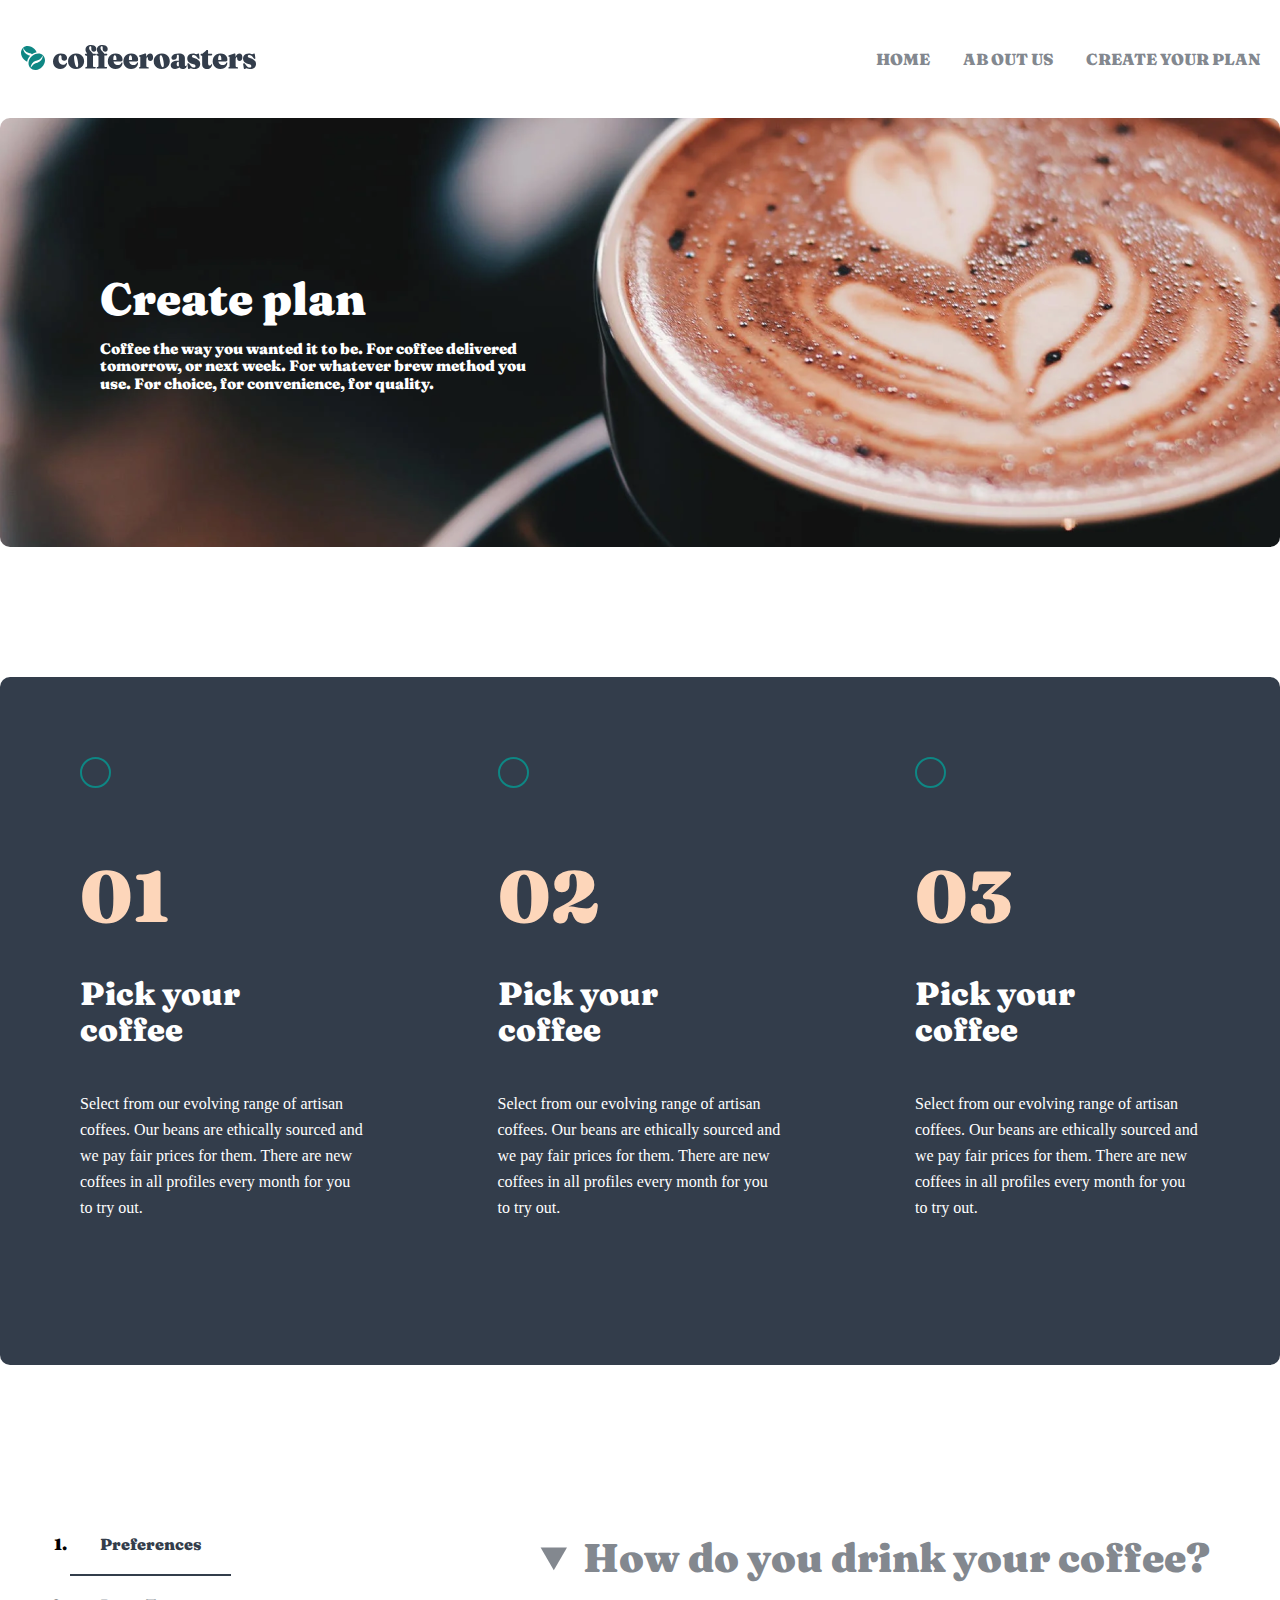
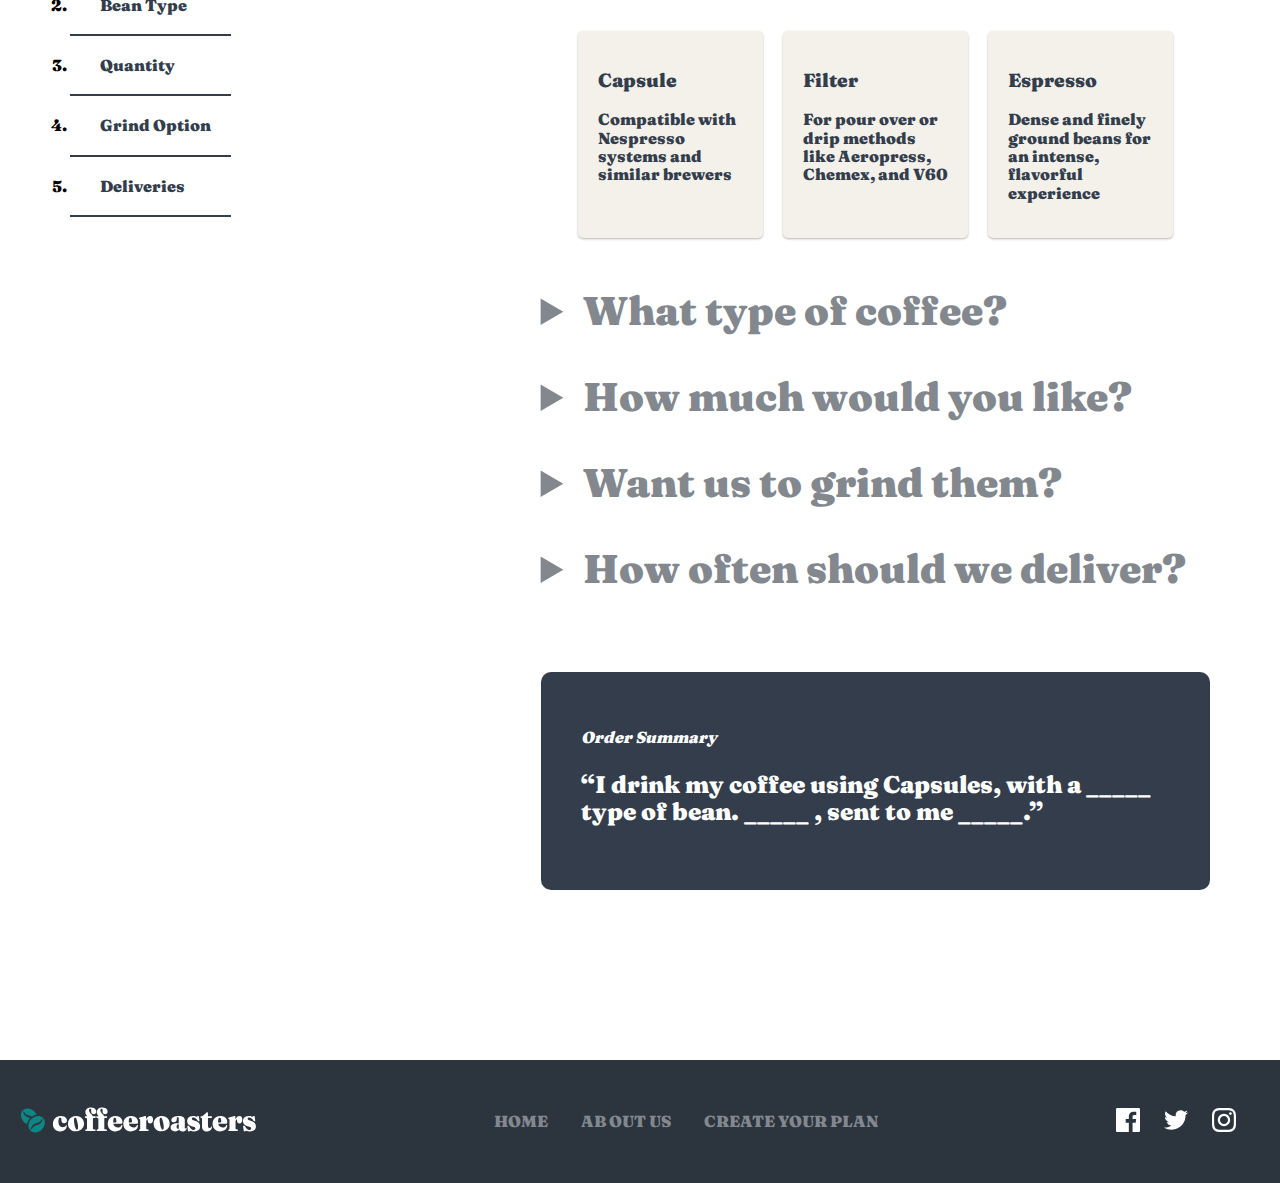
==== commit 022ae392: "create plan page finished" ====
--- a/contact.html
+++ b/contact.html
@@ -256,6 +256,12 @@
                             </li>
                         </ul>
                     </details>
+                    <div class="create__order-wrapper">
+                        <p class="create__order-title"><i>Order Summary</i></p>
+                        <p class="create__order-text">
+                            “I drink my coffee using Capsules, with a _____ type of bean. _____ , sent to me _____.”
+                        </p>
+                    </div>
                 </div>
             </div>
         </section>
--- a/css/main.css
+++ b/css/main.css
@@ -1174,4 +1174,24 @@
 }
 .create__inputs-list .create__input-item input[type=radio]:checked:focus + label + label:before {
   box-shadow: 0 0 5px #0E8784;
+}
+
+.create__order-wrapper {
+  margin-top: 40px;
+  padding-bottom: 40px;
+  padding-top: 40px;
+  padding-left: 40px;
+  padding-right: 20px;
+  border-radius: 10px;
+  background-color: #333D4B;
+  color: #fff;
+}
+
+.create__order-title {
+  font-weight: normal;
+}
+
+.create__order-text {
+  width: 600px;
+  font-size: 24px;
 }/*# sourceMappingURL=main.css.map */